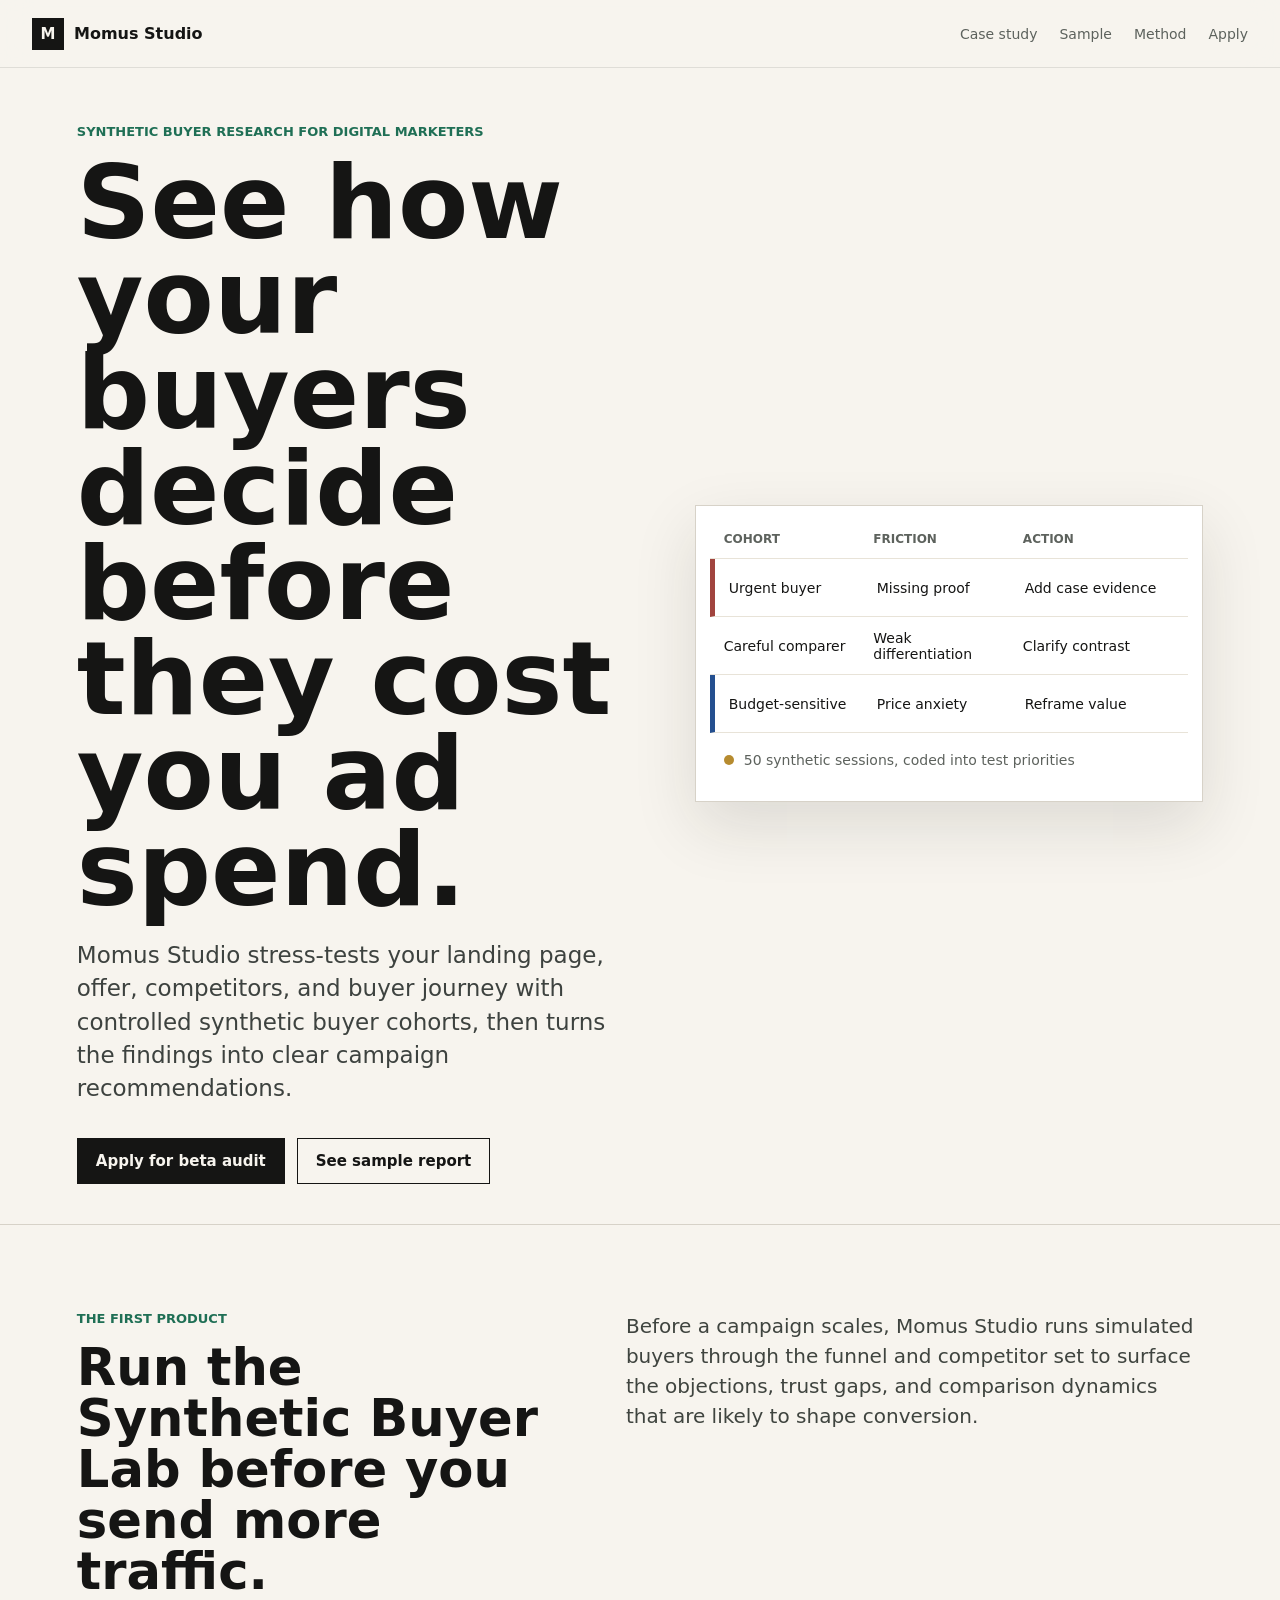
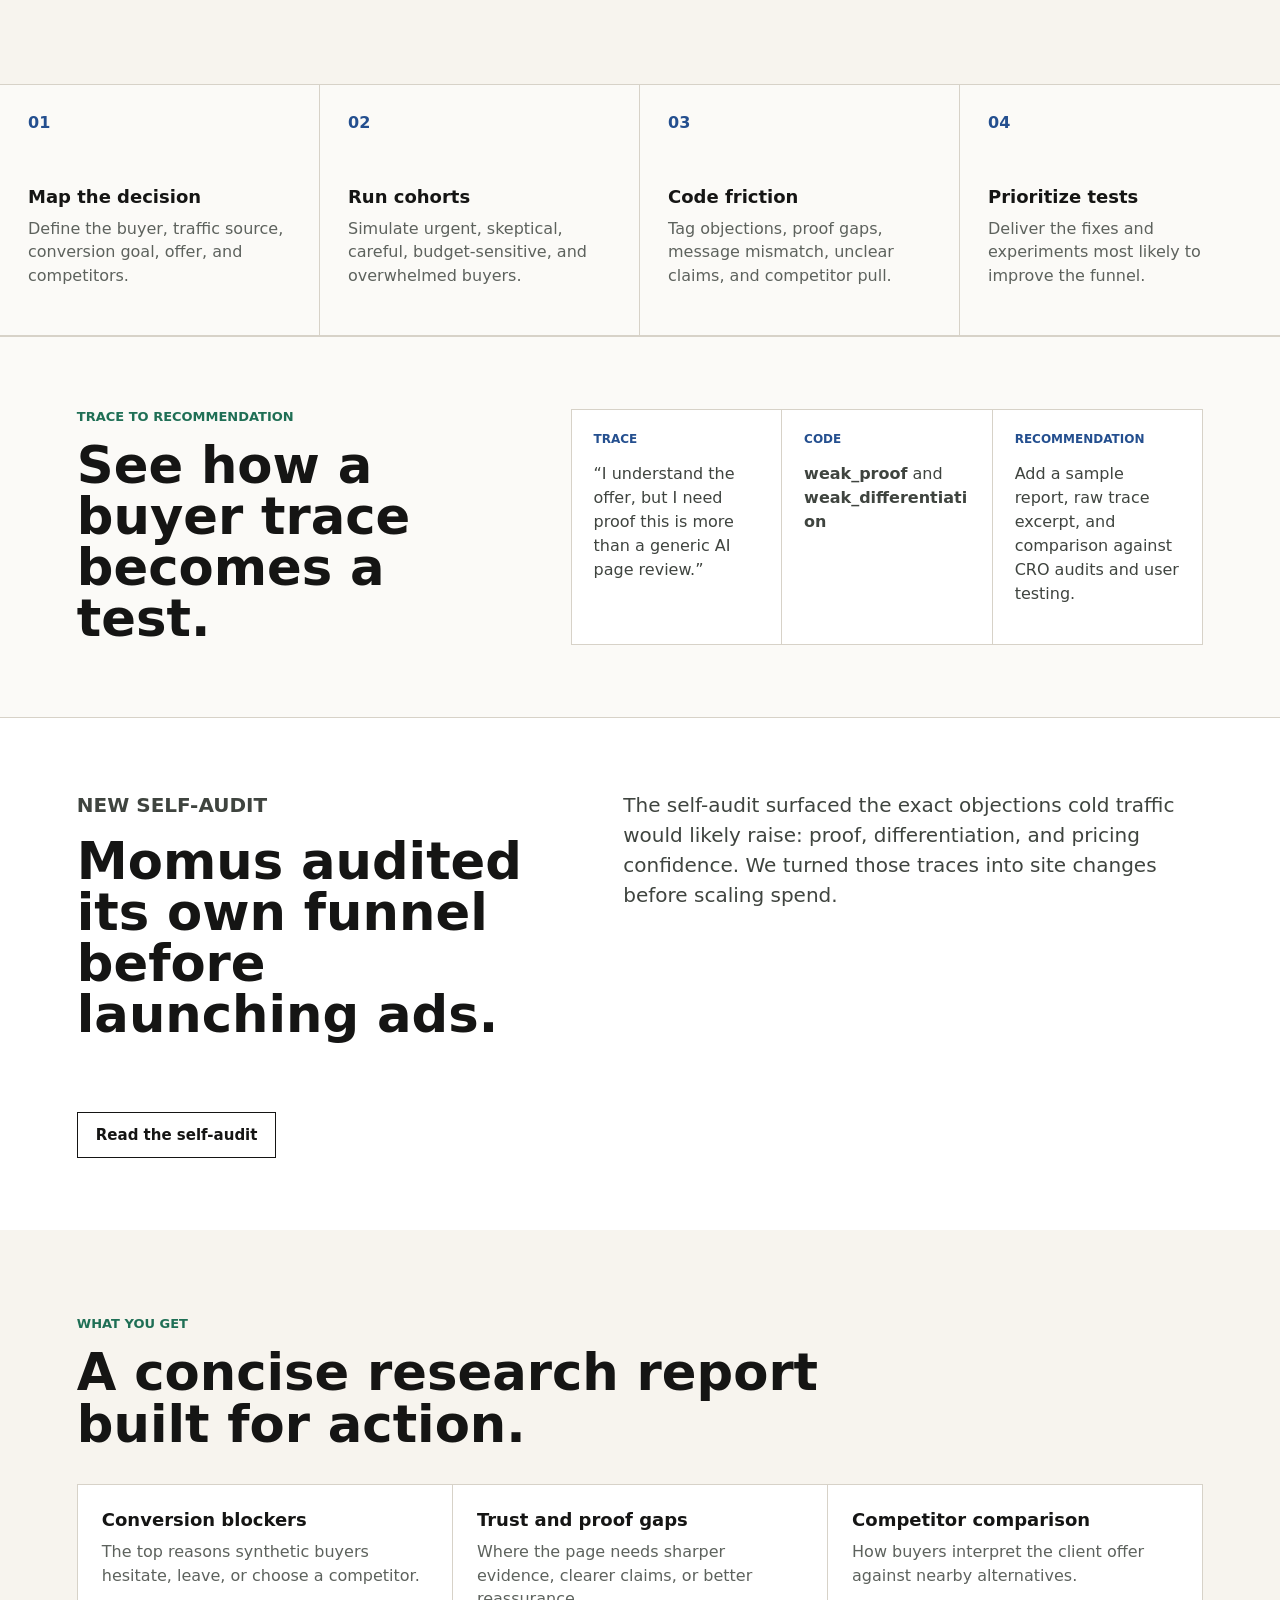
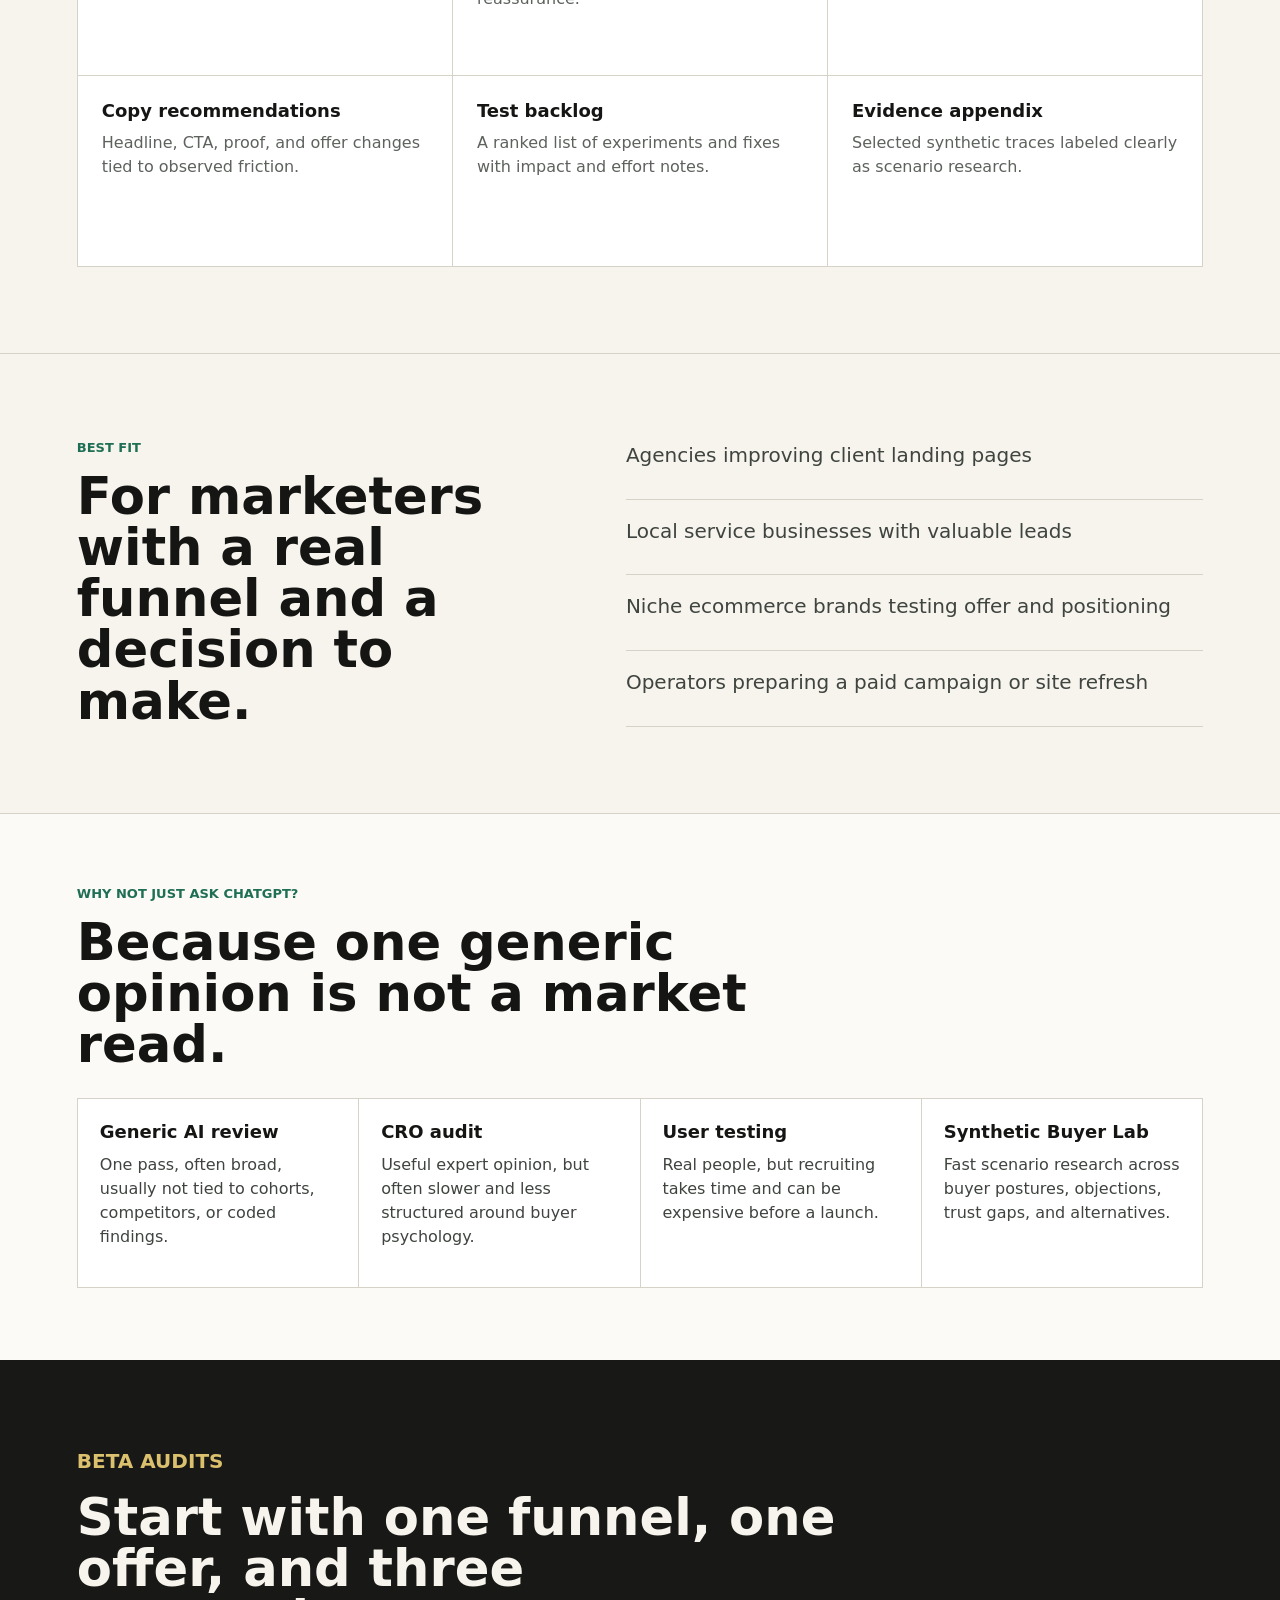
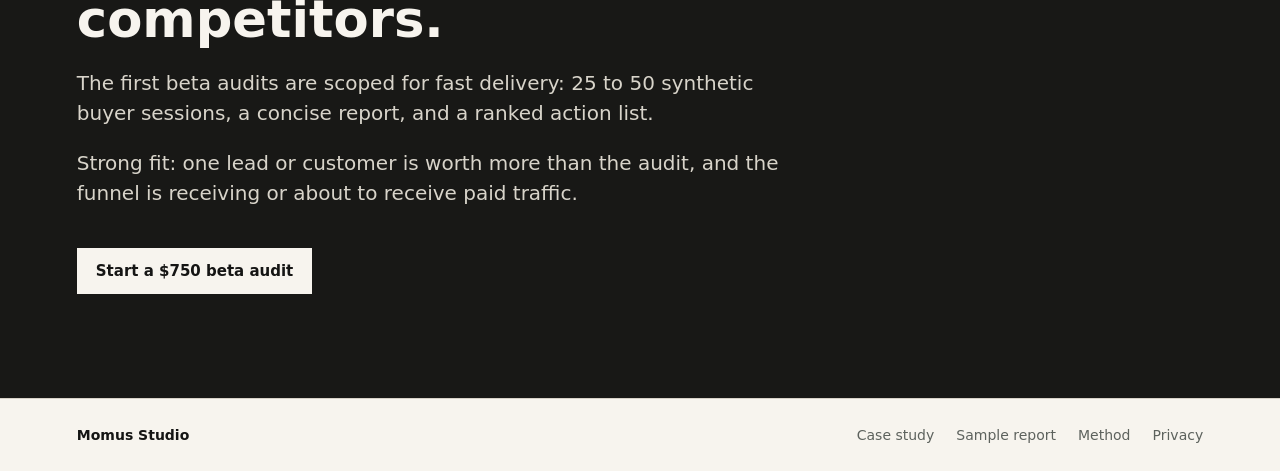
==== index.html @ 47fec078 "Add Momus self-audit case study" ====
<!doctype html>
<html lang="en">
  <head>
    <meta charset="utf-8" />
    <meta name="viewport" content="width=device-width, initial-scale=1" />
    <title>Momus Studio | Synthetic Buyer Research</title>
    <meta
      name="description"
      content="Momus Studio runs synthetic buyer simulations that stress-test landing pages, offers, competitors, and buyer journeys before you spend more on ads."
    />
    <link rel="stylesheet" href="./styles.css" />
  </head>
  <body>
    <header class="site-header">
      <a class="brand" href="#top" aria-label="Momus Studio home">
        <span class="brand-mark">M</span>
        <span>Momus Studio</span>
      </a>
      <nav aria-label="Primary navigation">
        <a href="./case-study.html">Case study</a>
        <a href="./sample-report.html">Sample</a>
        <a href="./method.html">Method</a>
        <a href="./apply.html">Apply</a>
      </nav>
    </header>

    <main id="top">
      <section class="hero" aria-labelledby="hero-title">
        <div class="hero-copy">
          <p class="eyebrow">Synthetic buyer research for digital marketers</p>
          <h1 id="hero-title">See how your buyers decide before they cost you ad spend.</h1>
          <p class="lede">
            Momus Studio stress-tests your landing page, offer, competitors, and buyer journey with
            controlled synthetic buyer cohorts, then turns the findings into clear campaign
            recommendations.
          </p>
          <div class="actions" aria-label="Primary actions">
            <a class="button primary" href="./apply.html">Apply for beta audit</a>
            <a class="button secondary" href="./sample-report.html">See sample report</a>
          </div>
        </div>
        <div class="signal-board" aria-label="Synthetic buyer lab signal board">
          <div class="signal-row heading">
            <span>Cohort</span>
            <span>Friction</span>
            <span>Action</span>
          </div>
          <div class="signal-row hot">
            <span>Urgent buyer</span>
            <span>Missing proof</span>
            <span>Add case evidence</span>
          </div>
          <div class="signal-row">
            <span>Careful comparer</span>
            <span>Weak differentiation</span>
            <span>Clarify contrast</span>
          </div>
          <div class="signal-row cool">
            <span>Budget-sensitive</span>
            <span>Price anxiety</span>
            <span>Reframe value</span>
          </div>
          <div class="trace">
            <span class="trace-dot"></span>
            50 synthetic sessions, coded into test priorities
          </div>
        </div>
      </section>

      <section class="intro" id="lab">
        <div>
          <p class="section-label">The first product</p>
          <h2>Run the Synthetic Buyer Lab before you send more traffic.</h2>
        </div>
        <p>
          Before a campaign scales, Momus Studio runs simulated buyers through the funnel and
          competitor set to surface the objections, trust gaps, and comparison dynamics that are
          likely to shape conversion.
        </p>
      </section>

      <section class="process" aria-label="Synthetic Buyer Lab process">
        <article>
          <span>01</span>
          <h3>Map the decision</h3>
          <p>Define the buyer, traffic source, conversion goal, offer, and competitors.</p>
        </article>
        <article>
          <span>02</span>
          <h3>Run cohorts</h3>
          <p>Simulate urgent, skeptical, careful, budget-sensitive, and overwhelmed buyers.</p>
        </article>
        <article>
          <span>03</span>
          <h3>Code friction</h3>
          <p>Tag objections, proof gaps, message mismatch, unclear claims, and competitor pull.</p>
        </article>
        <article>
          <span>04</span>
          <h3>Prioritize tests</h3>
          <p>Deliver the fixes and experiments most likely to improve the funnel.</p>
        </article>
      </section>

      <section class="proof-path" aria-label="Trace to recommendation example">
        <div>
          <p class="section-label">Trace to recommendation</p>
          <h2>See how a buyer trace becomes a test.</h2>
        </div>
        <div class="proof-steps">
          <article>
            <span>Trace</span>
            <p>“I understand the offer, but I need proof this is more than a generic AI page review.”</p>
          </article>
          <article>
            <span>Code</span>
            <p><strong>weak_proof</strong> and <strong>weak_differentiation</strong></p>
          </article>
          <article>
            <span>Recommendation</span>
            <p>Add a sample report, raw trace excerpt, and comparison against CRO audits and user testing.</p>
          </article>
        </div>
      </section>

      <section class="case-promo" aria-label="Momus Studio self-audit case study">
        <div>
          <p class="section-label">New self-audit</p>
          <h2>Momus audited its own funnel before launching ads.</h2>
        </div>
        <p>
          The self-audit surfaced the exact objections cold traffic would likely raise: proof,
          differentiation, and pricing confidence. We turned those traces into site changes before
          scaling spend.
        </p>
        <a class="button secondary" href="./case-study.html">Read the self-audit</a>
      </section>

      <section class="deliverables" id="deliverables">
        <p class="section-label">What you get</p>
        <h2>A concise research report built for action.</h2>
        <div class="deliverable-grid">
          <div>
            <h3>Conversion blockers</h3>
            <p>The top reasons synthetic buyers hesitate, leave, or choose a competitor.</p>
          </div>
          <div>
            <h3>Trust and proof gaps</h3>
            <p>Where the page needs sharper evidence, clearer claims, or better reassurance.</p>
          </div>
          <div>
            <h3>Competitor comparison</h3>
            <p>How buyers interpret the client offer against nearby alternatives.</p>
          </div>
          <div>
            <h3>Copy recommendations</h3>
            <p>Headline, CTA, proof, and offer changes tied to observed friction.</p>
          </div>
          <div>
            <h3>Test backlog</h3>
            <p>A ranked list of experiments and fixes with impact and effort notes.</p>
          </div>
          <div>
            <h3>Evidence appendix</h3>
            <p>Selected synthetic traces labeled clearly as scenario research.</p>
          </div>
        </div>
      </section>

      <section class="fit">
        <div>
          <p class="section-label">Best fit</p>
          <h2>For marketers with a real funnel and a decision to make.</h2>
        </div>
        <ul>
          <li>Agencies improving client landing pages</li>
          <li>Local service businesses with valuable leads</li>
          <li>Niche ecommerce brands testing offer and positioning</li>
          <li>Operators preparing a paid campaign or site refresh</li>
        </ul>
      </section>

      <section class="comparison">
        <p class="section-label">Why not just ask ChatGPT?</p>
        <h2>Because one generic opinion is not a market read.</h2>
        <div class="comparison-grid">
          <div>
            <h3>Generic AI review</h3>
            <p>One pass, often broad, usually not tied to cohorts, competitors, or coded findings.</p>
          </div>
          <div>
            <h3>CRO audit</h3>
            <p>Useful expert opinion, but often slower and less structured around buyer psychology.</p>
          </div>
          <div>
            <h3>User testing</h3>
            <p>Real people, but recruiting takes time and can be expensive before a launch.</p>
          </div>
          <div>
            <h3>Synthetic Buyer Lab</h3>
            <p>Fast scenario research across buyer postures, objections, trust gaps, and alternatives.</p>
          </div>
        </div>
      </section>

      <section class="closing" id="contact">
        <p class="section-label">Beta audits</p>
        <h2>Start with one funnel, one offer, and three competitors.</h2>
        <p>
          The first beta audits are scoped for fast delivery: 25 to 50 synthetic buyer sessions,
          a concise report, and a ranked action list.
        </p>
        <p>
          Strong fit: one lead or customer is worth more than the audit, and the funnel is receiving
          or about to receive paid traffic.
        </p>
        <a class="button primary" href="./apply.html">Start a $750 beta audit</a>
      </section>
    </main>
    <footer class="site-footer">
      <span>Momus Studio</span>
      <nav aria-label="Footer navigation">
        <a href="./case-study.html">Case study</a>
        <a href="./sample-report.html">Sample report</a>
        <a href="./method.html">Method</a>
        <a href="./privacy.html">Privacy</a>
      </nav>
    </footer>
  </body>
</html>
---- styles.css ----
:root {
  color-scheme: light;
  --ink: #151514;
  --muted: #5d625d;
  --paper: #f7f4ee;
  --panel: #ffffff;
  --line: #d7d2c8;
  --green: #1f6f55;
  --blue: #244f8f;
  --red: #a1443e;
  --gold: #b68b2f;
  --shadow: 0 24px 60px rgba(35, 35, 28, 0.12);
}

* {
  box-sizing: border-box;
}

html {
  scroll-behavior: smooth;
}

body {
  margin: 0;
  background: var(--paper);
  color: var(--ink);
  font-family:
    Inter, ui-sans-serif, system-ui, -apple-system, BlinkMacSystemFont, "Segoe UI", sans-serif;
  overflow-x: hidden;
}

a {
  color: inherit;
  text-decoration: none;
}

.site-header {
  position: sticky;
  top: 0;
  z-index: 5;
  display: flex;
  align-items: center;
  justify-content: space-between;
  min-height: 68px;
  padding: 0 32px;
  border-bottom: 1px solid rgba(21, 21, 20, 0.1);
  background: rgba(247, 244, 238, 0.9);
  backdrop-filter: blur(16px);
}

.brand {
  display: inline-flex;
  align-items: center;
  gap: 10px;
  font-weight: 750;
}

.brand-mark {
  display: grid;
  width: 32px;
  height: 32px;
  place-items: center;
  border: 1px solid var(--ink);
  background: var(--ink);
  color: var(--paper);
  font-size: 15px;
}

nav {
  display: flex;
  flex-wrap: wrap;
  gap: 22px;
  color: var(--muted);
  font-size: 14px;
}

nav a:hover {
  color: var(--ink);
}

main {
  overflow: hidden;
}

.hero {
  display: grid;
  grid-template-columns: minmax(0, 1.05fr) minmax(360px, 0.95fr);
  gap: 56px;
  align-items: center;
  min-height: calc(100vh - 176px);
  padding: 56px clamp(24px, 6vw, 88px) 40px;
}

.hero-copy {
  max-width: 760px;
}

.eyebrow,
.section-label {
  margin: 0 0 16px;
  color: var(--green);
  font-size: 13px;
  font-weight: 800;
  letter-spacing: 0;
  text-transform: uppercase;
}

h1,
h2,
h3,
p {
  margin-top: 0;
}

h1 {
  max-width: 880px;
  margin-bottom: 22px;
  font-size: clamp(48px, 8vw, 104px);
  line-height: 0.93;
  letter-spacing: 0;
  overflow-wrap: break-word;
}

h2 {
  margin-bottom: 0;
  font-size: clamp(30px, 4vw, 56px);
  line-height: 1;
  letter-spacing: 0;
}

h3 {
  margin-bottom: 10px;
  font-size: 18px;
  line-height: 1.2;
}

.lede {
  max-width: 680px;
  color: #3d423f;
  font-size: clamp(18px, 2vw, 23px);
  line-height: 1.45;
}

.actions {
  display: flex;
  flex-wrap: wrap;
  gap: 12px;
  margin-top: 32px;
}

.button {
  display: inline-flex;
  align-items: center;
  justify-content: center;
  min-height: 46px;
  padding: 0 18px;
  border: 1px solid var(--ink);
  font-size: 15px;
  font-weight: 750;
}

.button.primary {
  background: var(--ink);
  color: var(--paper);
}

.button.secondary {
  background: transparent;
  color: var(--ink);
}

.signal-board {
  width: 100%;
  max-width: 600px;
  margin-left: auto;
  padding: 14px;
  border: 1px solid var(--line);
  background: var(--panel);
  box-shadow: var(--shadow);
}

.signal-row {
  display: grid;
  grid-template-columns: 1fr 1fr 1.1fr;
  gap: 12px;
  min-height: 58px;
  align-items: center;
  padding: 12px 14px;
  border-bottom: 1px solid #e8e3d8;
  font-size: 14px;
}

.signal-row.heading {
  min-height: 38px;
  color: var(--muted);
  font-size: 12px;
  font-weight: 800;
  text-transform: uppercase;
}

.signal-row.hot {
  border-left: 5px solid var(--red);
}

.signal-row.cool {
  border-left: 5px solid var(--blue);
}

.trace {
  display: flex;
  align-items: center;
  gap: 10px;
  min-height: 54px;
  padding: 0 14px;
  color: var(--muted);
  font-size: 14px;
}

.trace-dot {
  width: 10px;
  height: 10px;
  border-radius: 999px;
  background: var(--gold);
}

.intro,
.fit {
  display: grid;
  grid-template-columns: minmax(0, 0.9fr) minmax(320px, 1.1fr);
  gap: clamp(28px, 6vw, 88px);
  padding: 86px clamp(24px, 6vw, 88px);
  border-top: 1px solid var(--line);
}

.intro > p,
.fit li,
.closing p {
  color: #3f443f;
  font-size: 20px;
  line-height: 1.5;
}

.process {
  display: grid;
  grid-template-columns: repeat(4, 1fr);
  border-top: 1px solid var(--line);
  border-bottom: 1px solid var(--line);
}

.process article {
  min-height: 250px;
  padding: 28px;
  border-right: 1px solid var(--line);
  background: #fbfaf7;
}

.process article:last-child {
  border-right: 0;
}

.process span {
  display: inline-block;
  margin-bottom: 54px;
  color: var(--blue);
  font-weight: 850;
}

.process p,
.deliverable-grid p {
  color: var(--muted);
  line-height: 1.45;
}

.proof-path,
.comparison,
.next-steps {
  padding: 72px clamp(24px, 6vw, 88px);
  border-top: 1px solid var(--line);
  background: #fbfaf7;
}

.proof-path {
  display: grid;
  grid-template-columns: minmax(0, 0.8fr) minmax(0, 1.2fr);
  gap: clamp(28px, 6vw, 72px);
  align-items: start;
}

.proof-steps,
.comparison-grid {
  display: grid;
  gap: 1px;
  border: 1px solid var(--line);
  background: var(--line);
}

.proof-steps {
  grid-template-columns: repeat(3, minmax(0, 1fr));
}

.proof-steps article,
.comparison-grid div,
.trace-example div {
  min-width: 0;
  padding: 22px;
  background: var(--panel);
}

.proof-steps span {
  display: block;
  margin-bottom: 16px;
  color: var(--blue);
  font-size: 12px;
  font-weight: 850;
  text-transform: uppercase;
}

.proof-steps p,
.comparison-grid p,
.next-steps li,
.trace-example p {
  color: #3f443f;
  line-height: 1.5;
  overflow-wrap: anywhere;
}

.comparison h2,
.next-steps h2 {
  max-width: 780px;
  margin-bottom: 28px;
}

.comparison-grid {
  grid-template-columns: repeat(4, minmax(0, 1fr));
}

.next-steps {
  margin-top: 0;
  background: transparent;
}

.next-steps ol {
  display: grid;
  gap: 14px;
  max-width: 760px;
  margin: 26px 0 0;
  padding-left: 24px;
}

.case-promo,
.case-summary,
.case-recommendations {
  display: grid;
  grid-template-columns: minmax(0, 0.9fr) minmax(0, 1.1fr);
  gap: clamp(28px, 6vw, 72px);
  align-items: start;
  padding: 72px clamp(24px, 6vw, 88px);
  border-top: 1px solid var(--line);
}

.case-promo {
  background: var(--panel);
}

.case-promo p,
.case-summary > p {
  color: #3f443f;
  font-size: 20px;
  line-height: 1.5;
}

.case-promo .button {
  justify-self: start;
}

.case-hero {
  max-width: 1080px;
}

.case-metrics {
  display: grid;
  grid-template-columns: repeat(4, minmax(0, 1fr));
  gap: 1px;
  margin-bottom: 56px;
  border: 1px solid var(--line);
  background: var(--line);
}

.case-metrics div {
  min-width: 0;
  padding: 24px;
  background: var(--panel);
}

.case-metrics span {
  display: block;
  margin-bottom: 10px;
  color: var(--red);
  font-size: clamp(44px, 6vw, 72px);
  font-weight: 850;
  line-height: 0.95;
}

.case-metrics p,
.case-list p,
.case-trace-grid p {
  color: var(--muted);
  line-height: 1.45;
  overflow-wrap: anywhere;
}

.case-summary,
.case-table-section,
.case-trace,
.case-recommendations {
  margin-bottom: 56px;
}

.case-table-section,
.case-trace {
  padding: 30px;
  border: 1px solid var(--line);
  background: var(--panel);
}

.case-table-section h2,
.case-trace h2 {
  margin-bottom: 26px;
}

.case-trace-grid,
.case-list {
  display: grid;
  gap: 1px;
  border: 1px solid var(--line);
  background: var(--line);
}

.case-trace-grid {
  grid-template-columns: repeat(3, minmax(0, 1fr));
}

.case-list {
  grid-template-columns: repeat(2, minmax(0, 1fr));
}

.case-trace-grid article,
.case-list article {
  min-width: 0;
  padding: 22px;
  background: #fbfaf7;
}

.case-trace-grid span {
  display: block;
  margin-bottom: 16px;
  color: var(--blue);
  font-size: 12px;
  font-weight: 850;
  text-transform: uppercase;
}

.deliverables {
  padding: 86px clamp(24px, 6vw, 88px);
}

.deliverables h2 {
  max-width: 780px;
  margin-bottom: 34px;
}

.deliverable-grid {
  display: grid;
  grid-template-columns: repeat(3, 1fr);
  gap: 1px;
  background: var(--line);
  border: 1px solid var(--line);
}

.deliverable-grid div {
  min-height: 190px;
  padding: 24px;
  background: var(--panel);
}

.fit ul {
  display: grid;
  gap: 16px;
  margin: 0;
  padding: 0;
  list-style: none;
}

.fit li {
  padding-bottom: 16px;
  border-bottom: 1px solid var(--line);
}

.closing {
  padding: 86px clamp(24px, 6vw, 88px) 104px;
  background: #181816;
  color: var(--paper);
}

.closing .section-label {
  color: #dbc06d;
}

.closing h2 {
  max-width: 780px;
  margin-bottom: 22px;
}

.closing p {
  max-width: 720px;
  color: #d8d4ca;
}

.closing .button.primary {
  margin-top: 20px;
  border-color: var(--paper);
  background: var(--paper);
  color: var(--ink);
}

.site-footer {
  display: flex;
  justify-content: space-between;
  gap: 24px;
  padding: 28px clamp(24px, 6vw, 88px);
  border-top: 1px solid var(--line);
  color: var(--muted);
  font-size: 14px;
}

.site-footer span {
  color: var(--ink);
  font-weight: 800;
}

.page-shell {
  padding: 0 clamp(18px, 6vw, 88px) 86px;
  overflow-x: hidden;
}

.page-hero {
  max-width: 980px;
  padding: 96px 0 64px;
}

.page-hero h1 {
  font-size: clamp(44px, 7vw, 86px);
}

.compact-hero {
  max-width: 820px;
  padding-bottom: 36px;
}

.report-layout {
  display: grid;
  grid-template-columns: 220px minmax(0, 1fr);
  gap: 48px;
  align-items: start;
}

.report-layout > *,
.split-page > * {
  min-width: 0;
}

.report-nav {
  position: sticky;
  top: 96px;
  display: grid;
  gap: 12px;
  padding: 18px;
  border: 1px solid var(--line);
  background: rgba(255, 255, 255, 0.64);
  font-size: 14px;
  font-weight: 750;
}

.report-body {
  display: grid;
  gap: 56px;
  max-width: 980px;
  min-width: 0;
}

.report-body section,
.form-section,
.principles,
.text-page section {
  padding: 30px;
  border: 1px solid var(--line);
  background: var(--panel);
}

.report-body section > p,
.form-section p,
.principles p,
.text-page p {
  color: #3f443f;
  font-size: 18px;
  line-height: 1.55;
  overflow-wrap: break-word;
}

.report-body h2,
.report-body h3,
.use-case-band h2,
.use-case-band h3 {
  overflow-wrap: anywhere;
}

.use-case-band {
  display: grid;
  grid-template-columns: minmax(0, 0.8fr) minmax(0, 1.2fr);
  gap: clamp(26px, 5vw, 64px);
  align-items: start;
  margin-bottom: 56px;
  padding: 30px;
  border: 1px solid var(--line);
  background: var(--panel);
}

.use-case-band h2 {
  font-size: clamp(30px, 4vw, 54px);
}

.use-case-grid,
.mini-outcomes {
  display: grid;
  grid-template-columns: repeat(2, minmax(0, 1fr));
  gap: 1px;
  border: 1px solid var(--line);
  background: var(--line);
}

.use-case-grid article,
.mini-outcomes div {
  min-width: 0;
  padding: 20px;
  background: #fbfaf7;
}

.use-case-grid p,
.mini-outcomes p {
  color: var(--muted);
  line-height: 1.45;
}

.mini-outcomes {
  grid-template-columns: repeat(3, minmax(0, 1fr));
  margin-top: 24px;
}

.finding-list {
  display: grid;
  gap: 1px;
  border: 1px solid var(--line);
  background: var(--line);
}

.finding-list article {
  display: grid;
  grid-template-columns: 54px 1fr;
  gap: 18px;
  padding: 22px;
  background: #fbfaf7;
}

.finding-list span,
.method-grid span {
  color: var(--blue);
  font-weight: 850;
}

.finding-list h3,
.finding-list p {
  grid-column: 2;
}

.table-wrap {
  overflow-x: auto;
}

table {
  width: 100%;
  border-collapse: collapse;
  min-width: 720px;
  font-size: 15px;
}

th,
td {
  padding: 14px;
  border-bottom: 1px solid var(--line);
  text-align: left;
  vertical-align: top;
}

th {
  color: var(--muted);
  font-size: 12px;
  text-transform: uppercase;
}

.compact div {
  min-height: 150px;
}

.quote-stack {
  display: grid;
  gap: 16px;
}

.trace-example {
  display: grid;
  grid-template-columns: repeat(3, minmax(0, 1fr));
  gap: 1px;
  margin-bottom: 22px;
  border: 1px solid var(--line);
  background: var(--line);
}

.trace-example h2 {
  grid-column: 1 / -1;
  padding: 22px 22px 0;
  background: var(--panel);
  font-size: clamp(28px, 3vw, 40px);
}

blockquote {
  margin: 0;
  padding: 22px;
  border-left: 5px solid var(--red);
  background: #fbfaf7;
  color: #22231f;
  font-size: 20px;
  line-height: 1.45;
}

cite {
  display: block;
  margin-top: 12px;
  color: var(--muted);
  font-size: 14px;
  font-style: normal;
  font-weight: 750;
}

.note,
.form-note {
  color: var(--muted);
  font-size: 14px;
}

.split-page {
  display: grid;
  grid-template-columns: minmax(0, 0.9fr) minmax(420px, 1.1fr);
  gap: 54px;
  align-items: start;
}

.form-section {
  margin-top: 96px;
}

.beta-form {
  display: grid;
  gap: 16px;
  margin-top: 28px;
}

label {
  display: grid;
  gap: 8px;
  color: var(--ink);
  font-size: 14px;
  font-weight: 800;
}

input,
textarea,
select {
  width: 100%;
  border: 1px solid var(--line);
  border-radius: 0;
  background: #fbfaf7;
  color: var(--ink);
  font: inherit;
  font-size: 16px;
  padding: 12px;
}

textarea {
  resize: vertical;
}

.method-grid {
  display: grid;
  grid-template-columns: repeat(2, 1fr);
  gap: 1px;
  border: 1px solid var(--line);
  background: var(--line);
}

.method-grid article {
  min-height: 260px;
  padding: 28px;
  background: var(--panel);
}

.method-grid h2 {
  margin-top: 38px;
  font-size: clamp(26px, 3vw, 40px);
}

.method-grid p {
  color: var(--muted);
  font-size: 18px;
  line-height: 1.5;
}

.principles {
  margin-top: 56px;
}

.two-column {
  display: grid;
  grid-template-columns: repeat(2, 1fr);
  gap: 34px;
}

.two-column ul {
  margin: 0;
  padding-left: 20px;
  color: #3f443f;
  font-size: 18px;
  line-height: 1.7;
}

.text-page {
  display: grid;
  gap: 20px;
  max-width: 920px;
}

.text-page .page-hero {
  padding-bottom: 24px;
}

@media (max-width: 920px) {
  .site-header {
    padding: 0 18px;
  }

  nav {
    gap: 14px;
    font-size: 13px;
  }

  .hero,
  .intro,
  .fit,
  .proof-path,
  .case-promo,
  .case-summary,
  .case-recommendations {
    grid-template-columns: 1fr;
  }

  .hero {
    min-height: auto;
    padding-top: 56px;
  }

  .signal-board {
    max-width: none;
    margin-left: 0;
  }

  .process,
  .deliverable-grid {
    grid-template-columns: repeat(2, 1fr);
  }

  .report-layout,
  .split-page {
    display: block;
  }

  .report-nav {
    position: static;
    display: flex;
    flex-wrap: wrap;
  }

  .form-section {
    margin-top: 0;
    width: min(100%, 340px);
    max-width: 340px;
  }

  .method-grid,
  .two-column,
  .use-case-band {
    grid-template-columns: 1fr;
  }

  .proof-steps,
  .comparison-grid,
  .trace-example,
  .case-metrics,
  .case-trace-grid,
  .case-list {
    grid-template-columns: repeat(2, minmax(0, 1fr));
  }

  .mini-outcomes {
    grid-template-columns: 1fr;
  }

  .process article:nth-child(2) {
    border-right: 0;
  }
}

@media (max-width: 620px) {
  .site-header {
    align-items: flex-start;
    min-height: 92px;
    flex-direction: column;
    justify-content: center;
    gap: 10px;
  }

  .hero {
    padding: 38px 18px 34px;
  }

  h1 {
    max-width: 9ch;
    font-size: 36px;
    line-height: 1;
  }

  .hero-copy,
  .lede {
    width: min(100%, 340px);
    max-width: 340px;
  }

  .signal-board {
    width: min(100%, 340px);
  }

  .eyebrow,
  .section-label {
    font-size: 12px;
    line-height: 1.25;
    white-space: normal;
  }

  .actions,
  .button {
    width: 100%;
  }

  .signal-row {
    grid-template-columns: 1fr;
    gap: 6px;
  }

  .intro,
  .deliverables,
  .fit,
  .closing,
  .page-shell,
  .proof-path,
  .comparison,
  .next-steps,
  .case-promo,
  .case-summary,
  .case-recommendations {
    padding: 58px 18px;
  }

  .page-hero {
    padding: 0 0 36px;
  }

  .page-hero h1 {
    max-width: 9ch;
    font-size: 36px;
  }

  .process,
  .deliverable-grid,
  .use-case-grid,
  .proof-steps,
  .comparison-grid,
  .trace-example,
  .case-metrics,
  .case-trace-grid,
  .case-list {
    grid-template-columns: 1fr;
  }

  .process article {
    min-height: 210px;
    border-right: 0;
    border-bottom: 1px solid var(--line);
  }

  .process span {
    margin-bottom: 36px;
  }

  .site-footer {
    flex-direction: column;
    padding: 24px 18px;
  }

  .report-body section,
  .form-section,
  .principles,
  .text-page section,
  .use-case-band,
  .case-table-section,
  .case-trace {
    padding: 22px;
  }

  .use-case-band,
  .use-case-grid,
  .mini-outcomes,
  .proof-steps,
  .comparison-grid,
  .trace-example,
  .case-metrics,
  .case-table-section,
  .case-trace,
  .case-trace-grid,
  .case-list,
  .report-body,
  .report-body section,
  .finding-list,
  .finding-list article,
  .deliverable-grid,
  .quote-stack,
  blockquote {
    width: min(100%, 340px);
    max-width: 340px;
  }

  .use-case-band h2,
  .report-body h2,
  .proof-path h2,
  .comparison h2,
  .next-steps h2,
  .case-promo h2,
  .case-summary h2,
  .case-table-section h2,
  .case-trace h2,
  .case-recommendations h2 {
    max-width: 10ch;
    font-size: 31px;
    line-height: 1.05;
  }

  .use-case-grid article,
  .mini-outcomes div,
  .proof-steps article,
  .comparison-grid div,
  .trace-example div,
  .case-metrics div,
  .case-trace-grid article,
  .case-list article {
    width: 100%;
    max-width: 100%;
  }

  .finding-list article {
    grid-template-columns: 1fr;
  }

  .finding-list h3,
  .finding-list p {
    grid-column: auto;
  }

  blockquote {
    font-size: 18px;
  }
}
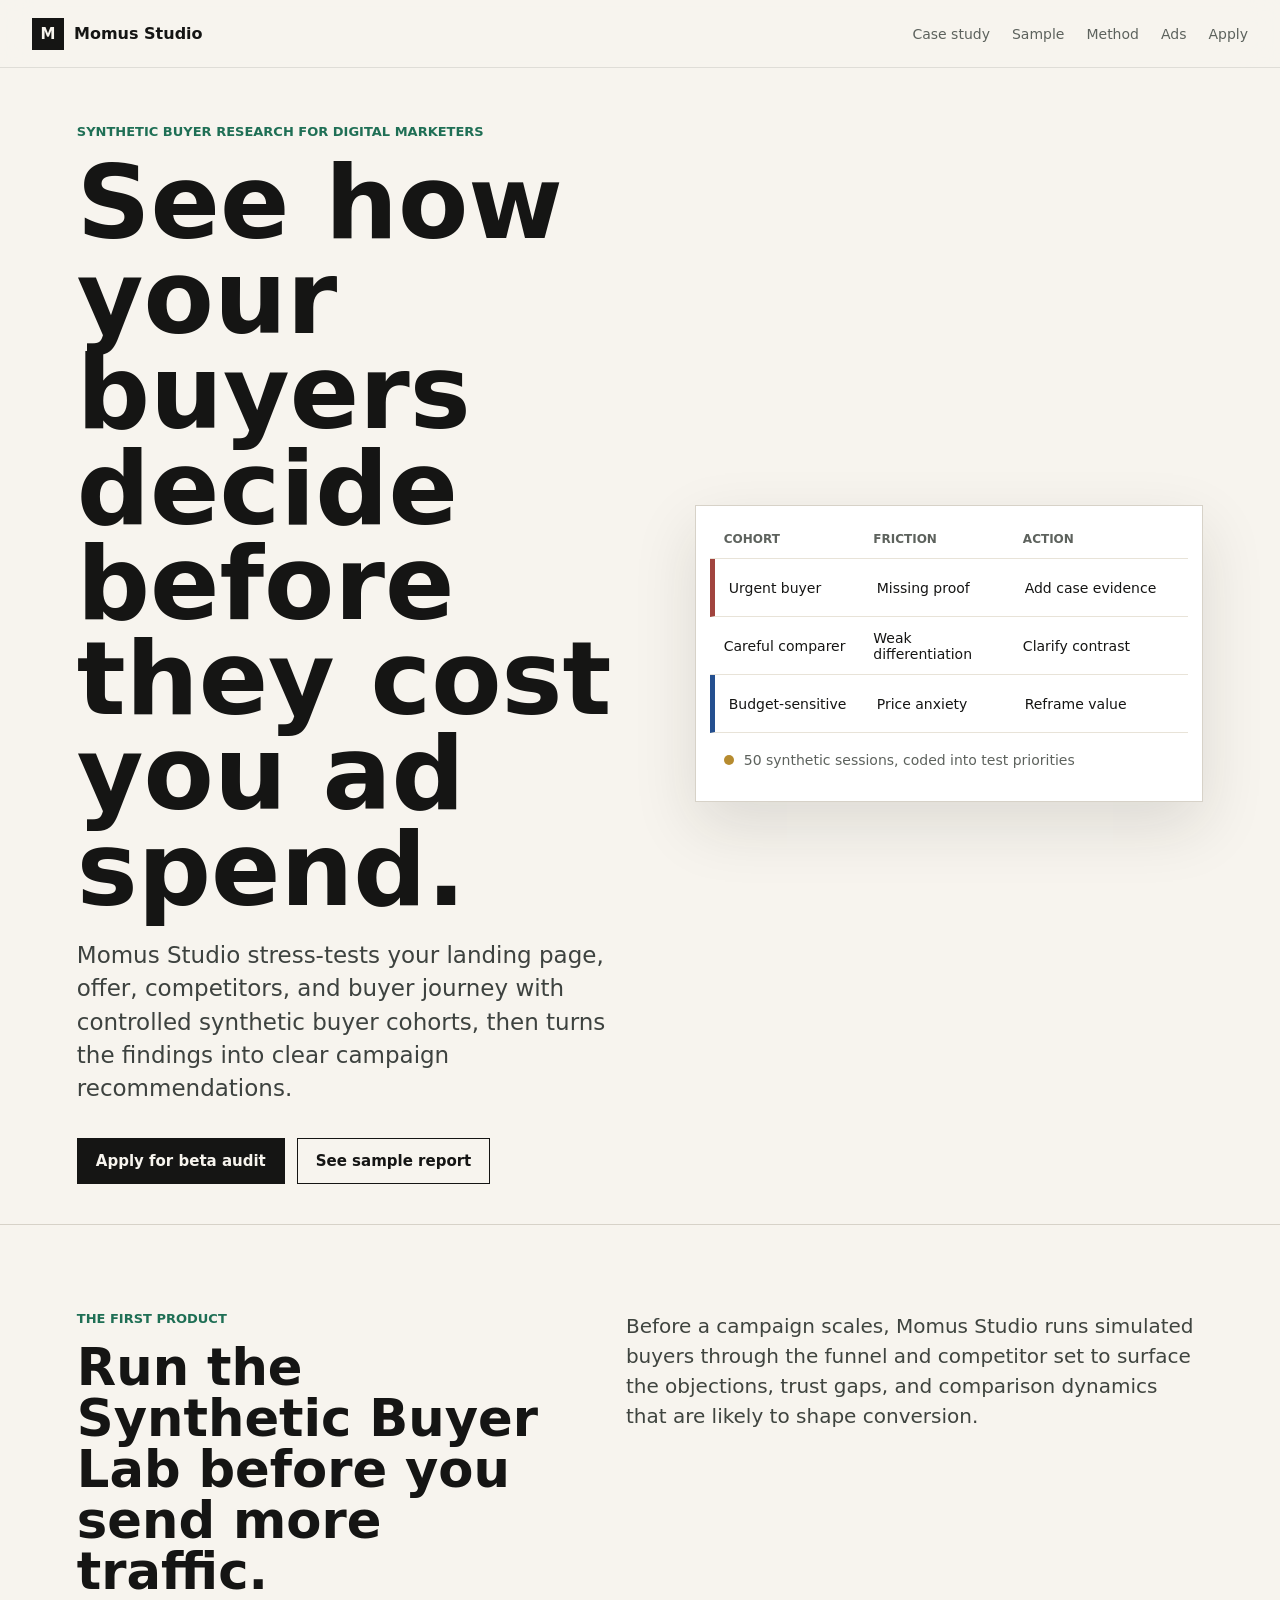
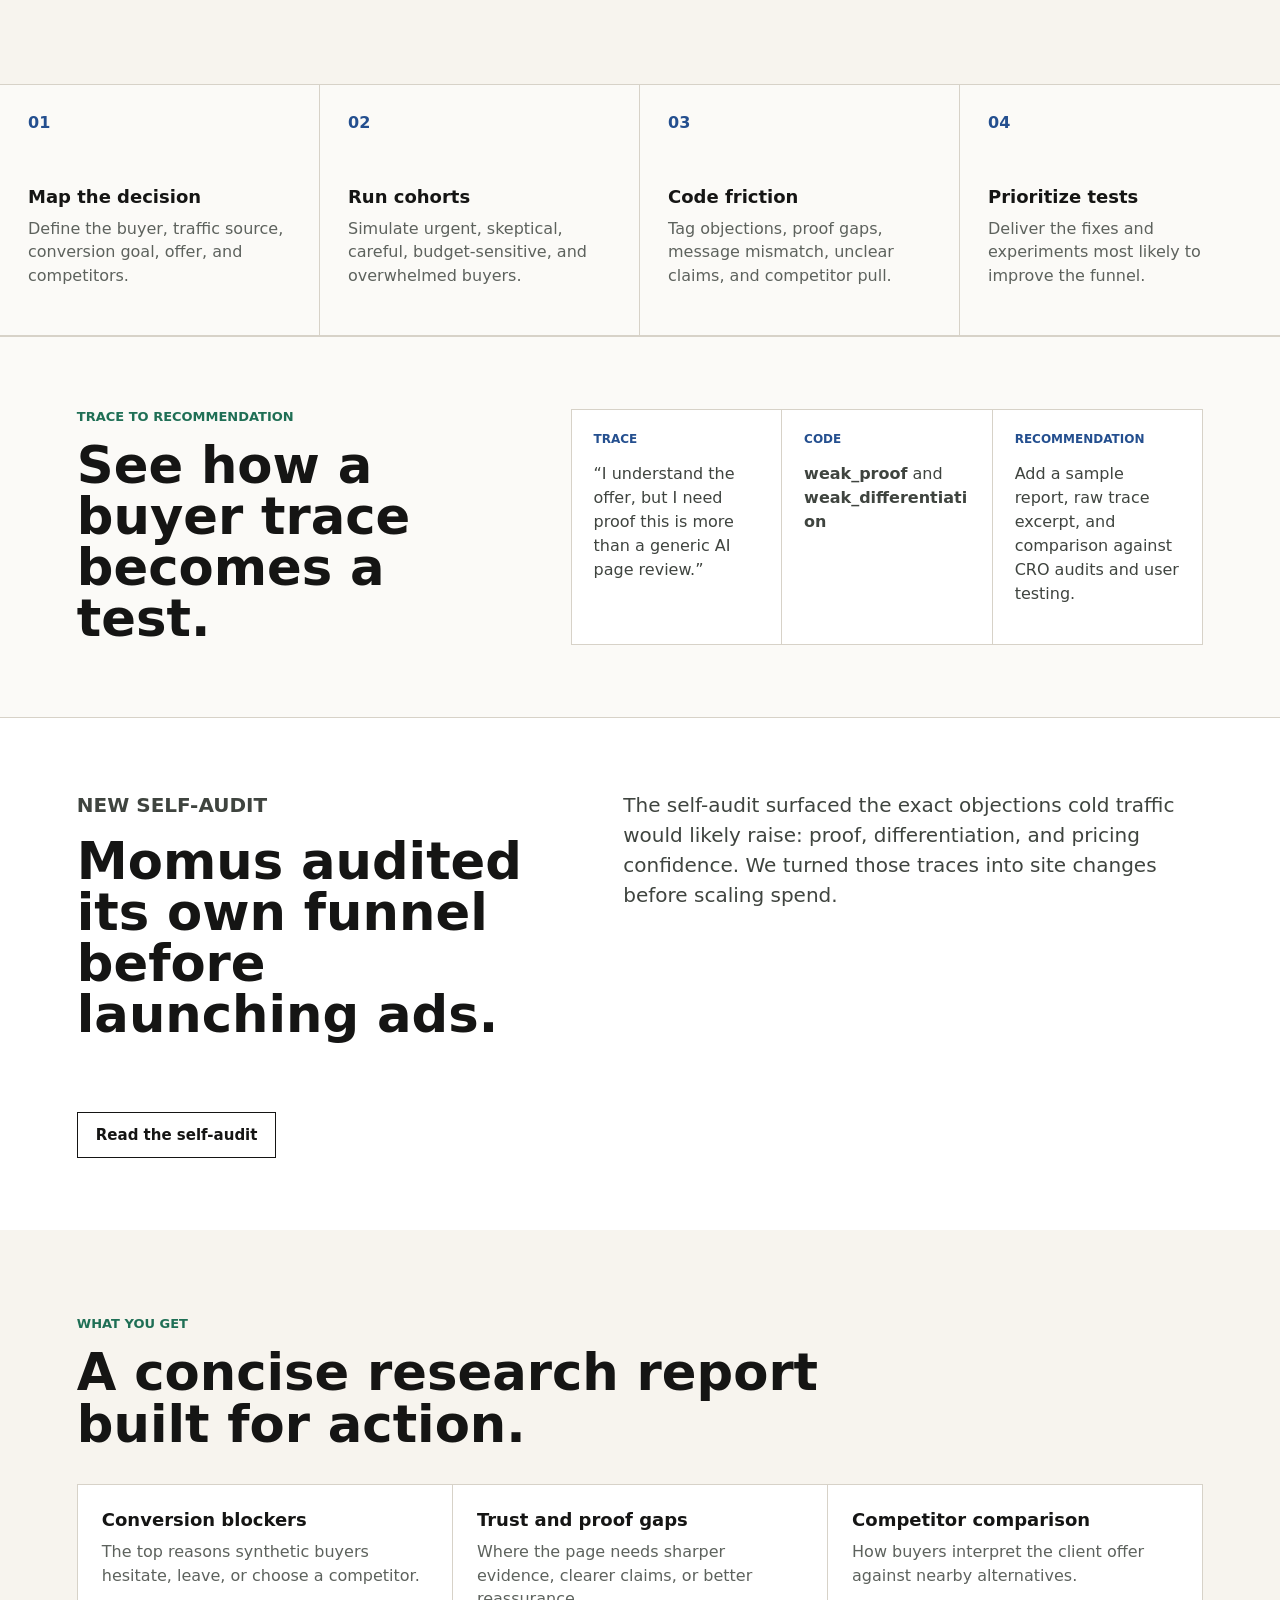
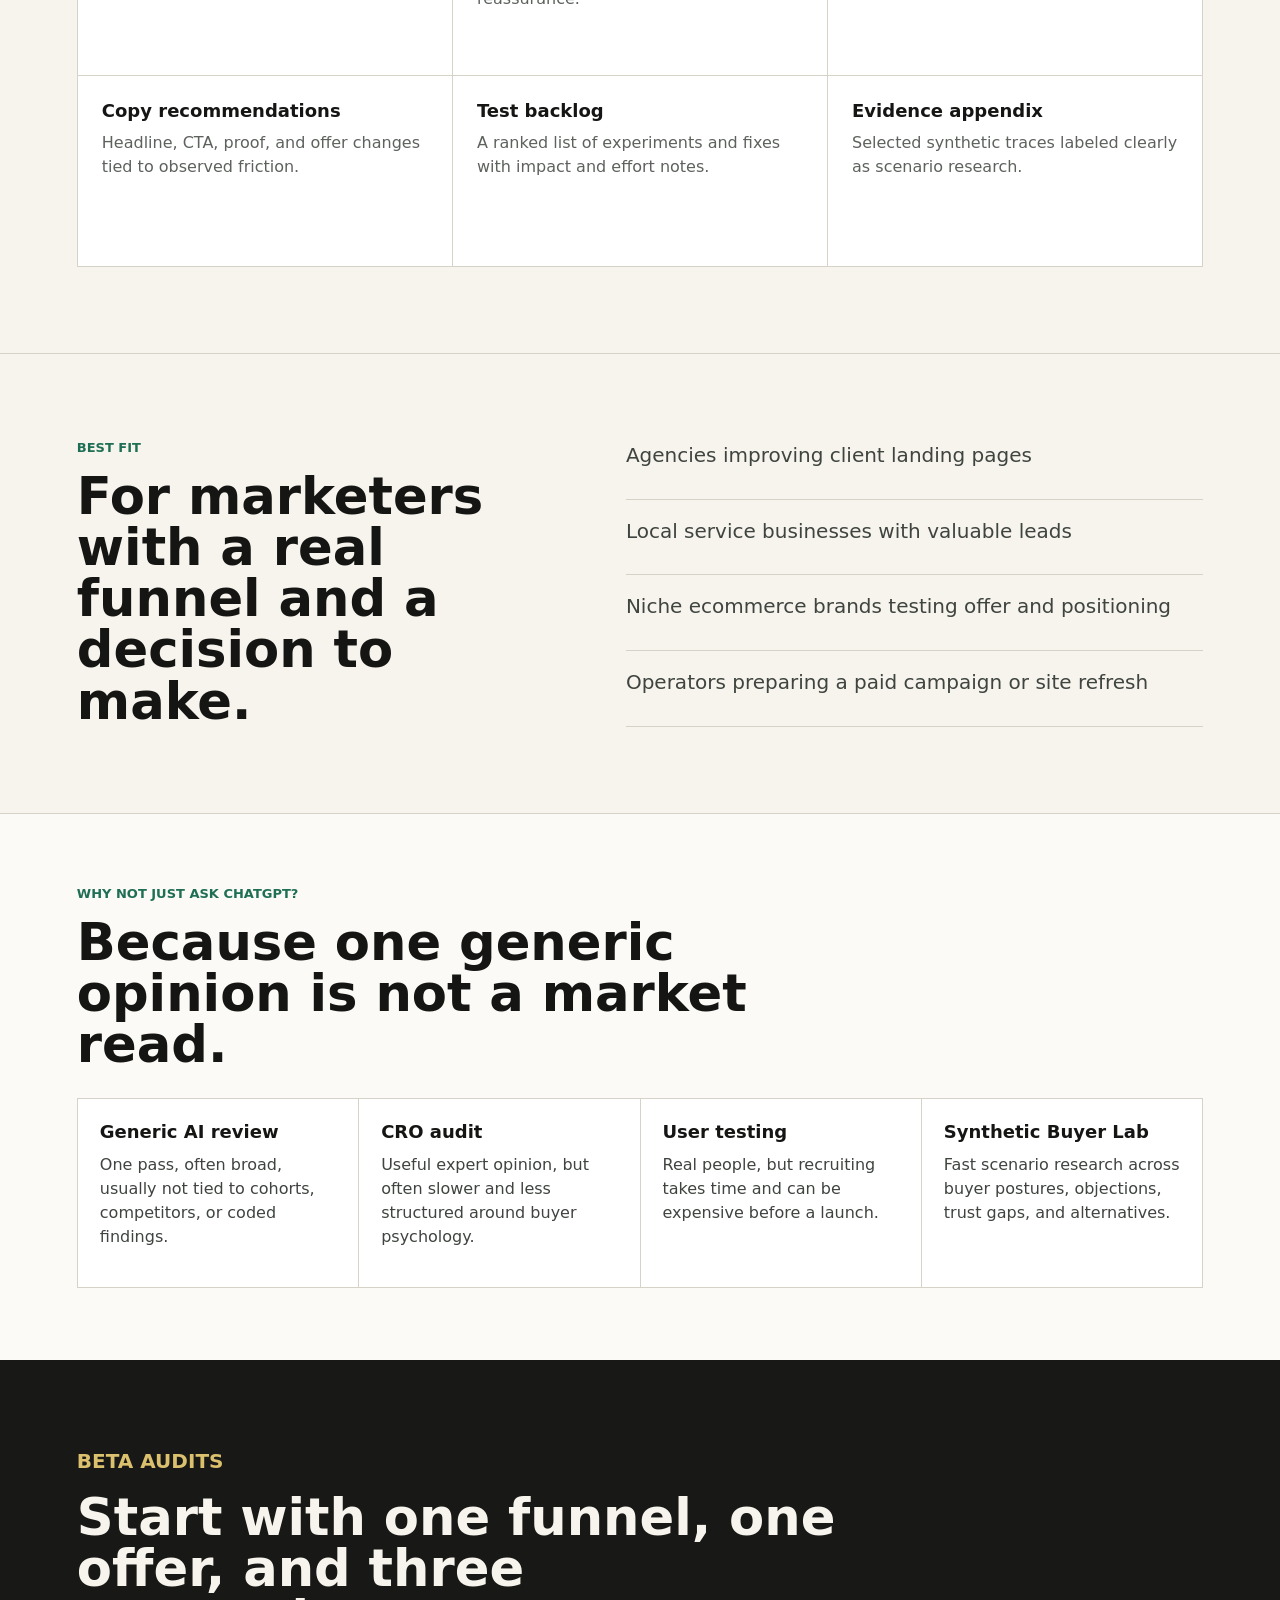
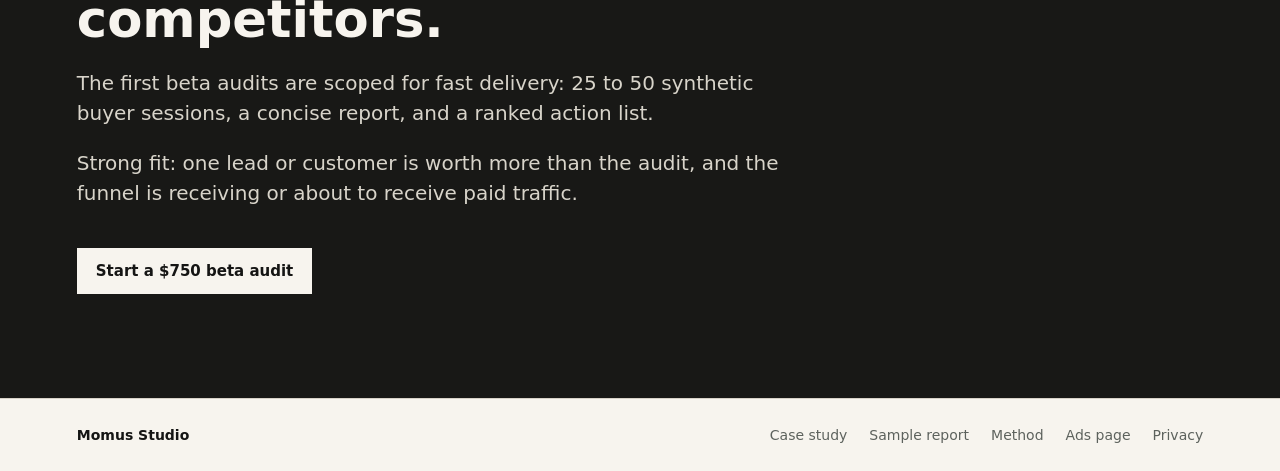
==== commit 0f28e8e9: "Add paid traffic landing page" ====
--- a/index.html
+++ b/index.html
@@ -20,6 +20,7 @@
         <a href="./case-study.html">Case study</a>
         <a href="./sample-report.html">Sample</a>
         <a href="./method.html">Method</a>
+        <a href="./paid-traffic.html">Ads</a>
         <a href="./apply.html">Apply</a>
       </nav>
     </header>
@@ -223,6 +224,7 @@
         <a href="./case-study.html">Case study</a>
         <a href="./sample-report.html">Sample report</a>
         <a href="./method.html">Method</a>
+        <a href="./paid-traffic.html">Ads page</a>
         <a href="./privacy.html">Privacy</a>
       </nav>
     </footer>
--- a/styles.css
+++ b/styles.css
@@ -460,6 +460,139 @@
   text-transform: uppercase;
 }
 
+.paid-header {
+  position: static;
+}
+
+.paid-hero {
+  display: grid;
+  grid-template-columns: minmax(0, 1.05fr) minmax(360px, 0.75fr);
+  gap: clamp(34px, 6vw, 80px);
+  align-items: center;
+  min-height: calc(100vh - 68px);
+  padding: 68px clamp(24px, 6vw, 88px);
+}
+
+.paid-copy {
+  max-width: 860px;
+}
+
+.paid-proof-panel {
+  min-width: 0;
+  padding: 28px;
+  border: 1px solid var(--line);
+  background: var(--panel);
+  box-shadow: var(--shadow);
+}
+
+.paid-proof-panel h2 {
+  margin-bottom: 24px;
+  font-size: clamp(28px, 3vw, 42px);
+}
+
+.paid-proof-panel ul {
+  display: grid;
+  gap: 14px;
+  margin: 0;
+  padding-left: 20px;
+  color: #3f443f;
+  line-height: 1.5;
+}
+
+.paid-proof-strip,
+.paid-grid,
+.paid-process > div {
+  display: grid;
+  gap: 1px;
+  border: 1px solid var(--line);
+  background: var(--line);
+}
+
+.paid-proof-strip {
+  grid-template-columns: repeat(3, minmax(0, 1fr));
+  margin: 0 clamp(24px, 6vw, 88px) 72px;
+}
+
+.paid-proof-strip article,
+.paid-grid article,
+.paid-process article {
+  min-width: 0;
+  padding: 24px;
+  background: var(--panel);
+}
+
+.paid-proof-strip span,
+.paid-process span {
+  display: block;
+  margin-bottom: 16px;
+  color: var(--blue);
+  font-size: 12px;
+  font-weight: 850;
+  text-transform: uppercase;
+}
+
+.paid-proof-strip p,
+.paid-grid p,
+.paid-process p,
+.paid-offer p,
+.paid-problem > p {
+  color: var(--muted);
+  line-height: 1.5;
+}
+
+.paid-proof-strip a {
+  color: var(--green);
+  font-size: 14px;
+  font-weight: 800;
+}
+
+.paid-problem,
+.paid-offer {
+  display: grid;
+  grid-template-columns: minmax(0, 0.9fr) minmax(0, 1.1fr);
+  gap: clamp(28px, 6vw, 72px);
+  align-items: start;
+  padding: 72px clamp(24px, 6vw, 88px);
+  border-top: 1px solid var(--line);
+}
+
+.paid-problem > p {
+  font-size: 20px;
+}
+
+.paid-grid {
+  grid-template-columns: repeat(4, minmax(0, 1fr));
+  margin: 0 clamp(24px, 6vw, 88px) 72px;
+}
+
+.paid-process {
+  padding: 72px clamp(24px, 6vw, 88px);
+  border-top: 1px solid var(--line);
+  background: #fbfaf7;
+}
+
+.paid-process > div {
+  grid-template-columns: repeat(4, minmax(0, 1fr));
+  margin-top: 28px;
+}
+
+.paid-offer {
+  background: #181816;
+  color: var(--paper);
+}
+
+.paid-offer .section-label {
+  color: #dbc06d;
+}
+
+.paid-offer .button {
+  justify-self: start;
+  align-self: end;
+  border-color: var(--paper);
+  background: var(--paper);
+  color: var(--ink);
+}
+
 .deliverables {
   padding: 86px clamp(24px, 6vw, 88px);
 }
@@ -863,12 +996,15 @@
   }
 
   .hero,
+  .paid-hero,
   .intro,
   .fit,
   .proof-path,
   .case-promo,
   .case-summary,
-  .case-recommendations {
+  .case-recommendations,
+  .paid-problem,
+  .paid-offer {
     grid-template-columns: 1fr;
   }
 
@@ -915,7 +1051,10 @@
   .trace-example,
   .case-metrics,
   .case-trace-grid,
-  .case-list {
+  .case-list,
+  .paid-proof-strip,
+  .paid-grid,
+  .paid-process > div {
     grid-template-columns: repeat(2, minmax(0, 1fr));
   }
 
@@ -979,13 +1118,22 @@
   .fit,
   .closing,
   .page-shell,
+  .paid-hero,
   .proof-path,
   .comparison,
   .next-steps,
   .case-promo,
   .case-summary,
-  .case-recommendations {
+  .case-recommendations,
+  .paid-problem,
+  .paid-process,
+  .paid-offer {
     padding: 58px 18px;
+  }
+
+  .paid-proof-strip,
+  .paid-grid {
+    margin: 0 18px 58px;
   }
 
   .page-hero {
@@ -1005,7 +1153,10 @@
   .trace-example,
   .case-metrics,
   .case-trace-grid,
-  .case-list {
+  .case-list,
+  .paid-proof-strip,
+  .paid-grid,
+  .paid-process > div {
     grid-template-columns: 1fr;
   }
 
@@ -1043,8 +1194,12 @@
   .case-metrics,
   .case-table-section,
   .case-trace,
+  .paid-proof-panel,
   .case-trace-grid,
   .case-list,
+  .paid-proof-strip,
+  .paid-grid,
+  .paid-process > div,
   .report-body,
   .report-body section,
   .finding-list,
@@ -1065,7 +1220,11 @@
   .case-summary h2,
   .case-table-section h2,
   .case-trace h2,
-  .case-recommendations h2 {
+  .case-recommendations h2,
+  .paid-hero h1,
+  .paid-proof-panel h2,
+  .paid-problem h2,
+  .paid-offer h2 {
     max-width: 10ch;
     font-size: 31px;
     line-height: 1.05;
@@ -1078,7 +1237,10 @@
   .trace-example div,
   .case-metrics div,
   .case-trace-grid article,
-  .case-list article {
+  .case-list article,
+  .paid-proof-strip article,
+  .paid-grid article,
+  .paid-process article {
     width: 100%;
     max-width: 100%;
   }
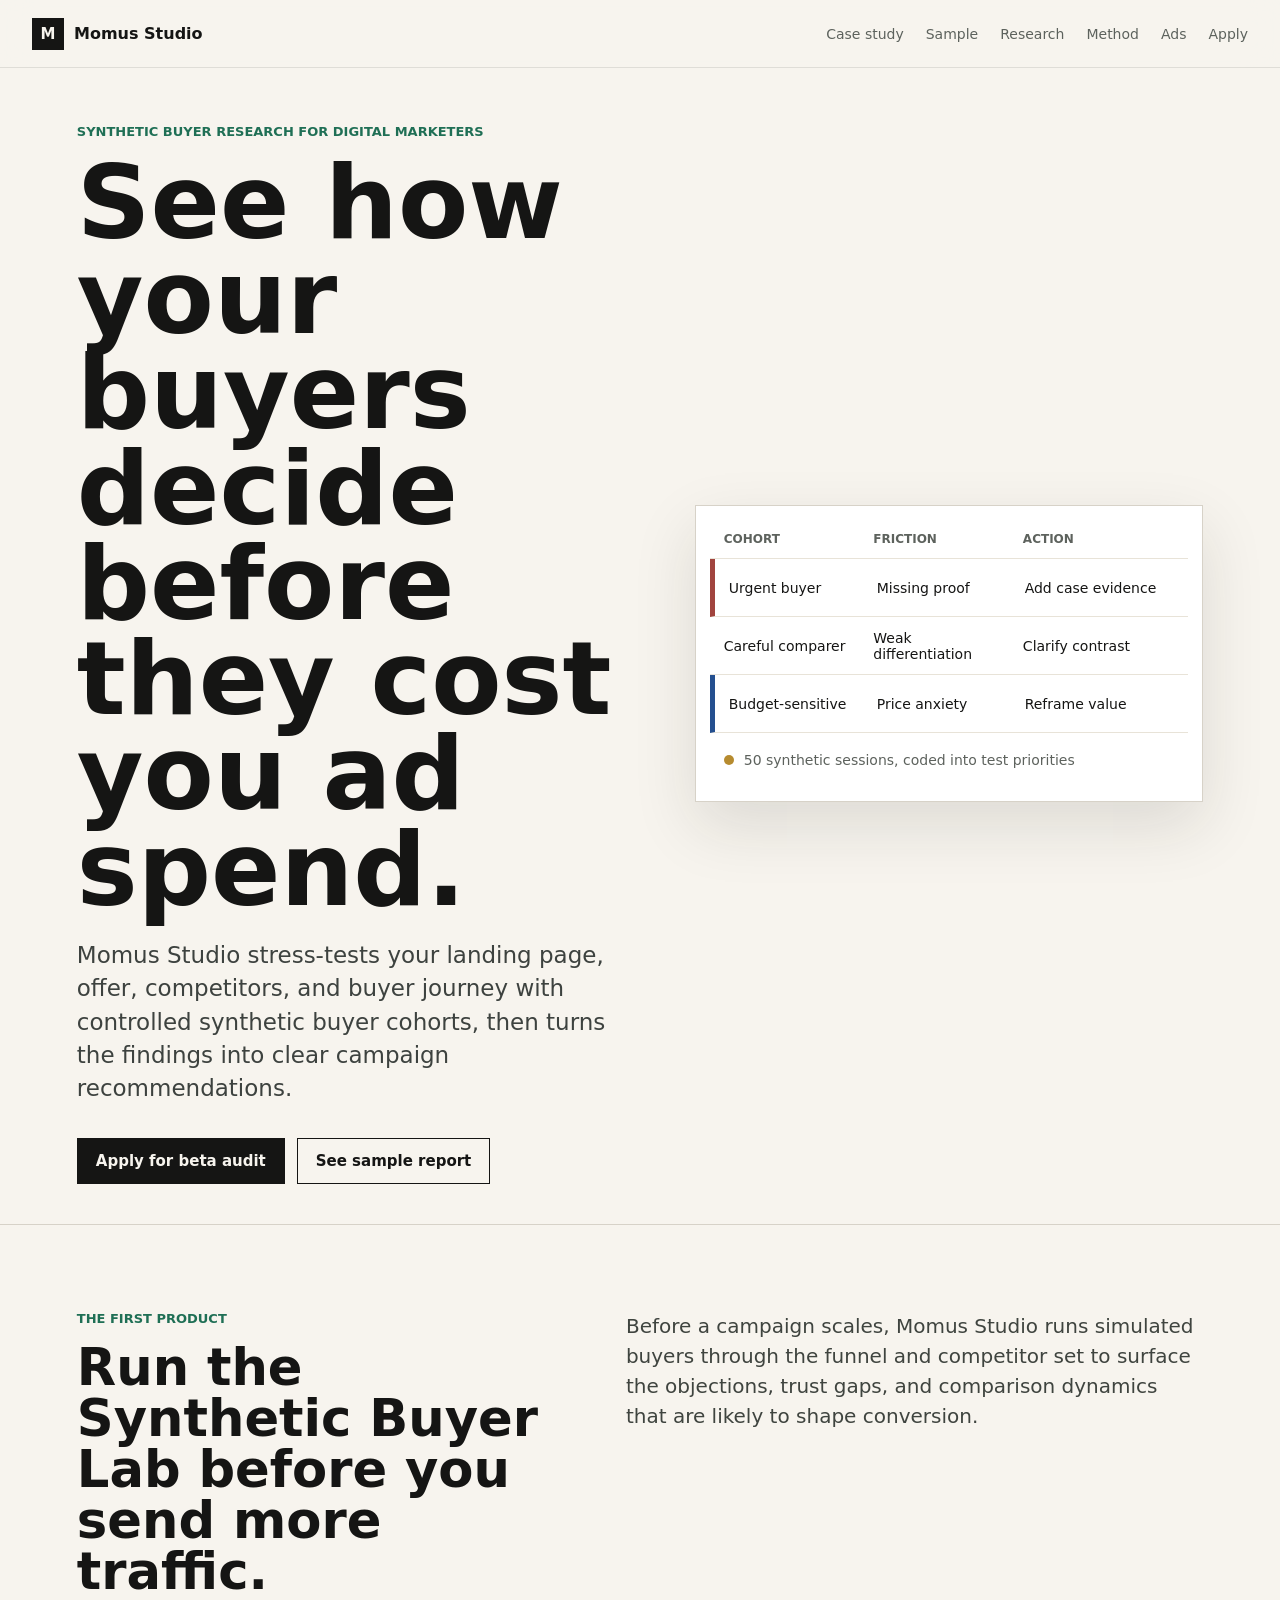
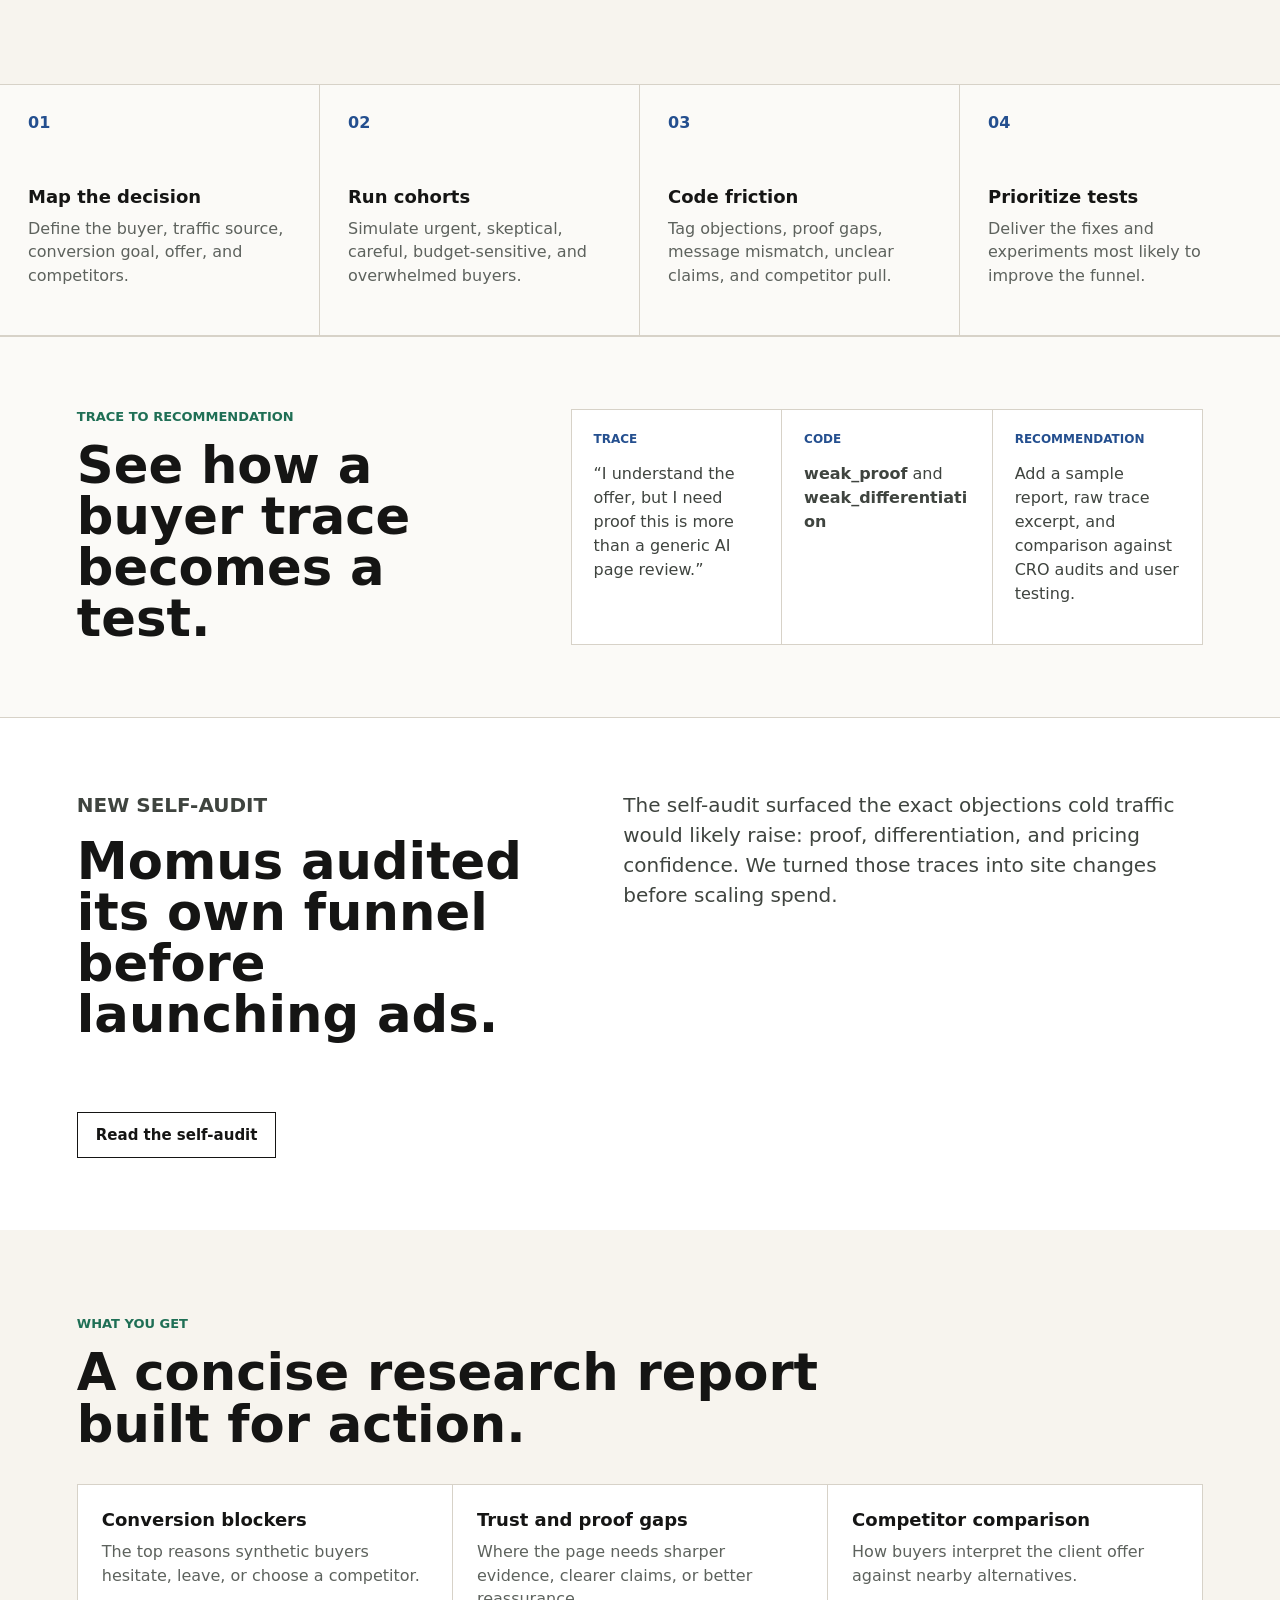
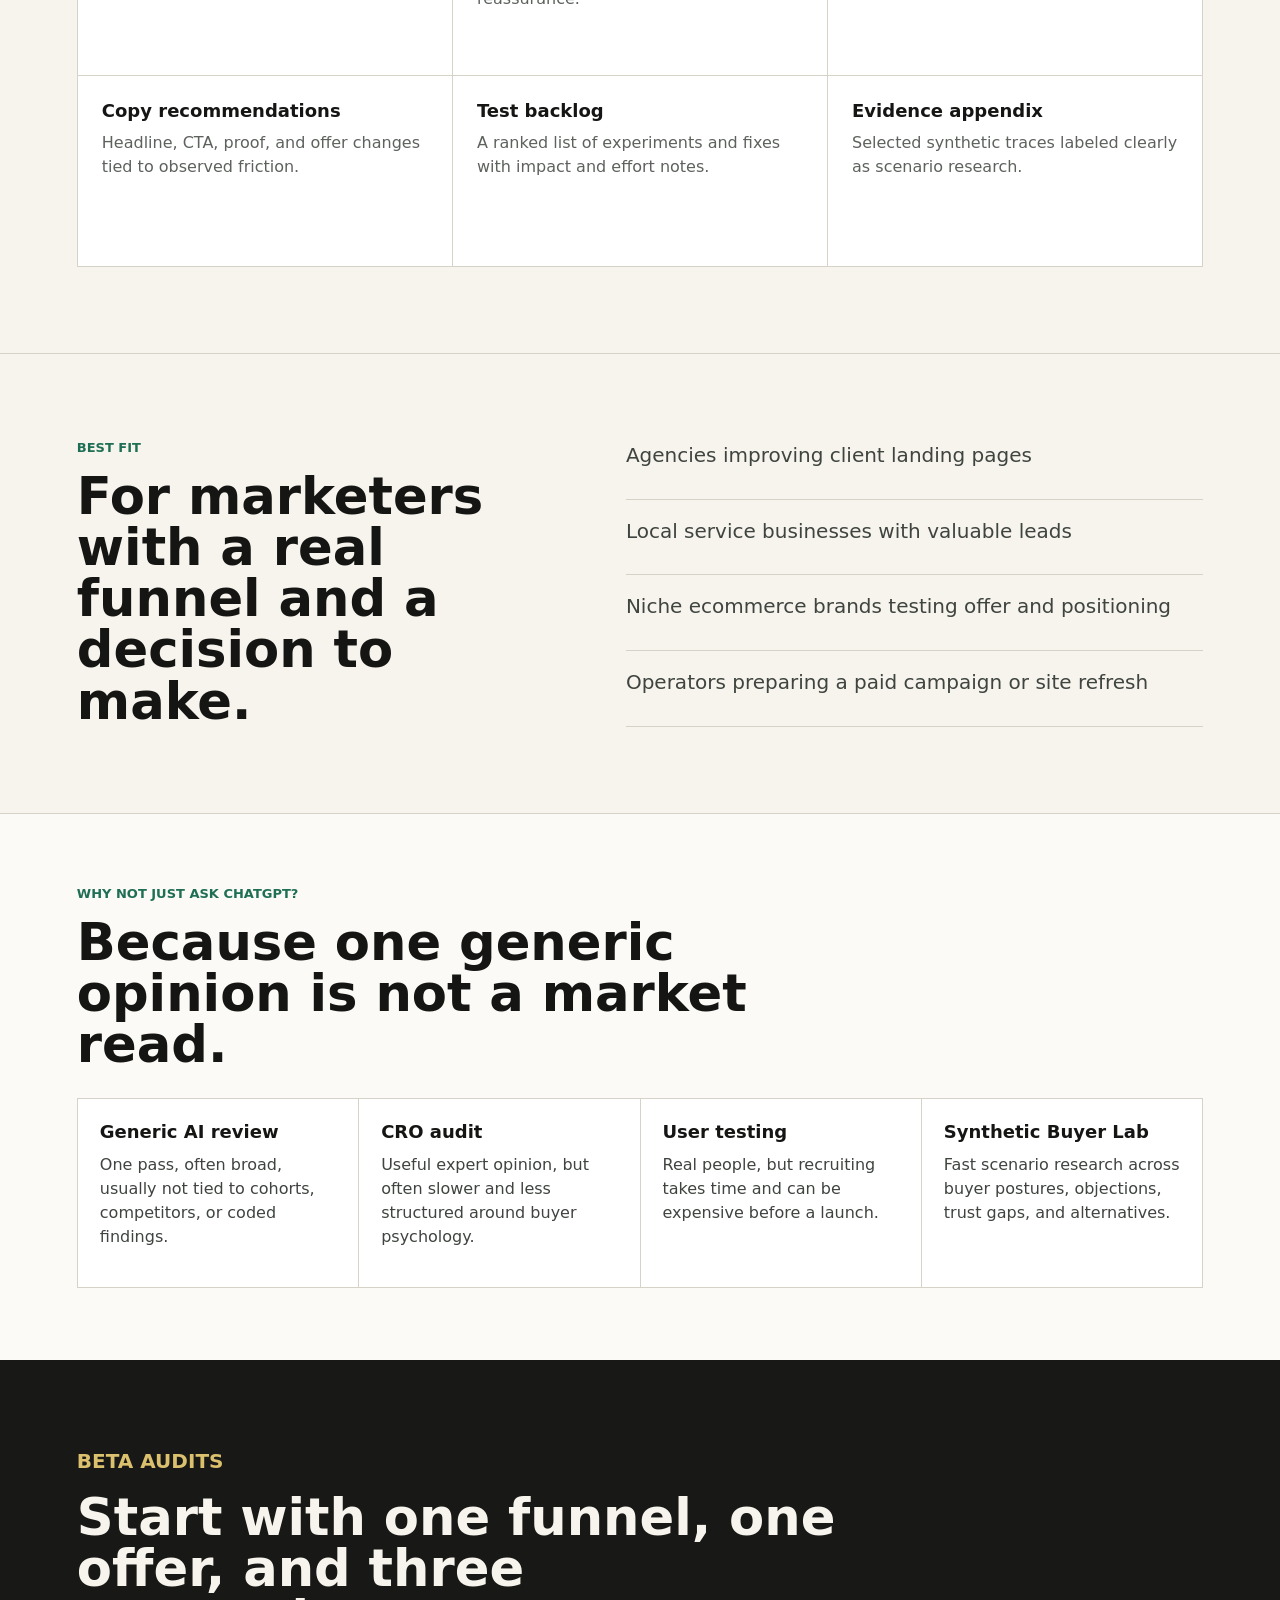
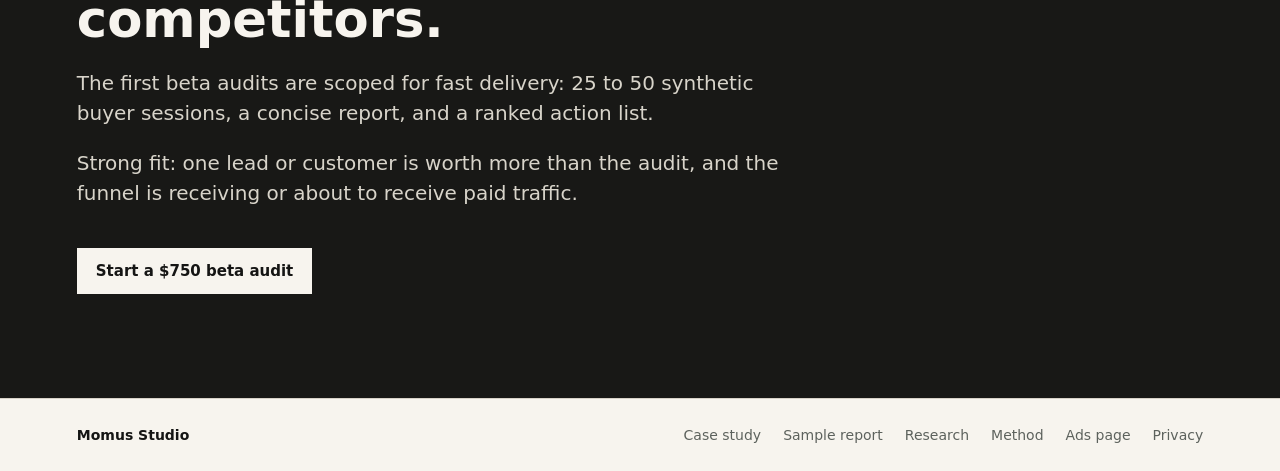
==== commit 3a2a6c8b: "Add research working paper page" ====
--- a/index.html
+++ b/index.html
@@ -9,6 +9,7 @@
       content="Momus Studio runs synthetic buyer simulations that stress-test landing pages, offers, competitors, and buyer journeys before you spend more on ads."
     />
     <link rel="stylesheet" href="./styles.css" />
+    <script src="./analytics.js" defer></script>
   </head>
   <body>
     <header class="site-header">
@@ -19,6 +20,7 @@
       <nav aria-label="Primary navigation">
         <a href="./case-study.html">Case study</a>
         <a href="./sample-report.html">Sample</a>
+        <a href="./research.html">Research</a>
         <a href="./method.html">Method</a>
         <a href="./paid-traffic.html">Ads</a>
         <a href="./apply.html">Apply</a>
@@ -223,6 +225,7 @@
       <nav aria-label="Footer navigation">
         <a href="./case-study.html">Case study</a>
         <a href="./sample-report.html">Sample report</a>
+        <a href="./research.html">Research</a>
         <a href="./method.html">Method</a>
         <a href="./paid-traffic.html">Ads page</a>
         <a href="./privacy.html">Privacy</a>
--- a/styles.css
+++ b/styles.css
@@ -362,6 +362,20 @@
   background: var(--panel);
 }
 
+.research-note {
+  margin-top: 0;
+  background: #fbfaf7;
+}
+
+.research-note > * {
+  min-width: 0;
+}
+
+.research-note > p {
+  max-width: 760px;
+  overflow-wrap: anywhere;
+}
+
 .case-promo p,
 .case-summary > p {
   color: #3f443f;
@@ -426,6 +440,14 @@
 .case-table-section h2,
 .case-trace h2 {
   margin-bottom: 26px;
+}
+
+.table-intro {
+  max-width: 780px;
+  margin-bottom: 24px;
+  color: #3f443f;
+  font-size: 18px;
+  line-height: 1.5;
 }
 
 .case-trace-grid,
@@ -547,6 +569,7 @@
 }
 
 .paid-problem,
+.paid-value,
 .paid-offer {
   display: grid;
   grid-template-columns: minmax(0, 0.9fr) minmax(0, 1.1fr);
@@ -558,6 +581,29 @@
 
 .paid-problem > p {
   font-size: 20px;
+}
+
+.paid-value {
+  background: var(--panel);
+}
+
+.paid-value-grid {
+  display: grid;
+  grid-template-columns: repeat(3, minmax(0, 1fr));
+  gap: 1px;
+  border: 1px solid var(--line);
+  background: var(--line);
+}
+
+.paid-value-grid article {
+  min-width: 0;
+  padding: 22px;
+  background: #fbfaf7;
+}
+
+.paid-value-grid p {
+  color: var(--muted);
+  line-height: 1.5;
 }
 
 .paid-grid {
@@ -1004,6 +1050,7 @@
   .case-summary,
   .case-recommendations,
   .paid-problem,
+  .paid-value,
   .paid-offer {
     grid-template-columns: 1fr;
   }
@@ -1054,6 +1101,7 @@
   .case-list,
   .paid-proof-strip,
   .paid-grid,
+  .paid-value-grid,
   .paid-process > div {
     grid-template-columns: repeat(2, minmax(0, 1fr));
   }
@@ -1126,6 +1174,7 @@
   .case-summary,
   .case-recommendations,
   .paid-problem,
+  .paid-value,
   .paid-process,
   .paid-offer {
     padding: 58px 18px;
@@ -1156,6 +1205,7 @@
   .case-list,
   .paid-proof-strip,
   .paid-grid,
+  .paid-value-grid,
   .paid-process > div {
     grid-template-columns: 1fr;
   }
@@ -1186,6 +1236,7 @@
   }
 
   .use-case-band,
+  .case-promo,
   .use-case-grid,
   .mini-outcomes,
   .proof-steps,
@@ -1199,6 +1250,7 @@
   .case-list,
   .paid-proof-strip,
   .paid-grid,
+  .paid-value-grid,
   .paid-process > div,
   .report-body,
   .report-body section,
@@ -1224,6 +1276,7 @@
   .paid-hero h1,
   .paid-proof-panel h2,
   .paid-problem h2,
+  .paid-value h2,
   .paid-offer h2 {
     max-width: 10ch;
     font-size: 31px;
@@ -1240,6 +1293,7 @@
   .case-list article,
   .paid-proof-strip article,
   .paid-grid article,
+  .paid-value-grid article,
   .paid-process article {
     width: 100%;
     max-width: 100%;
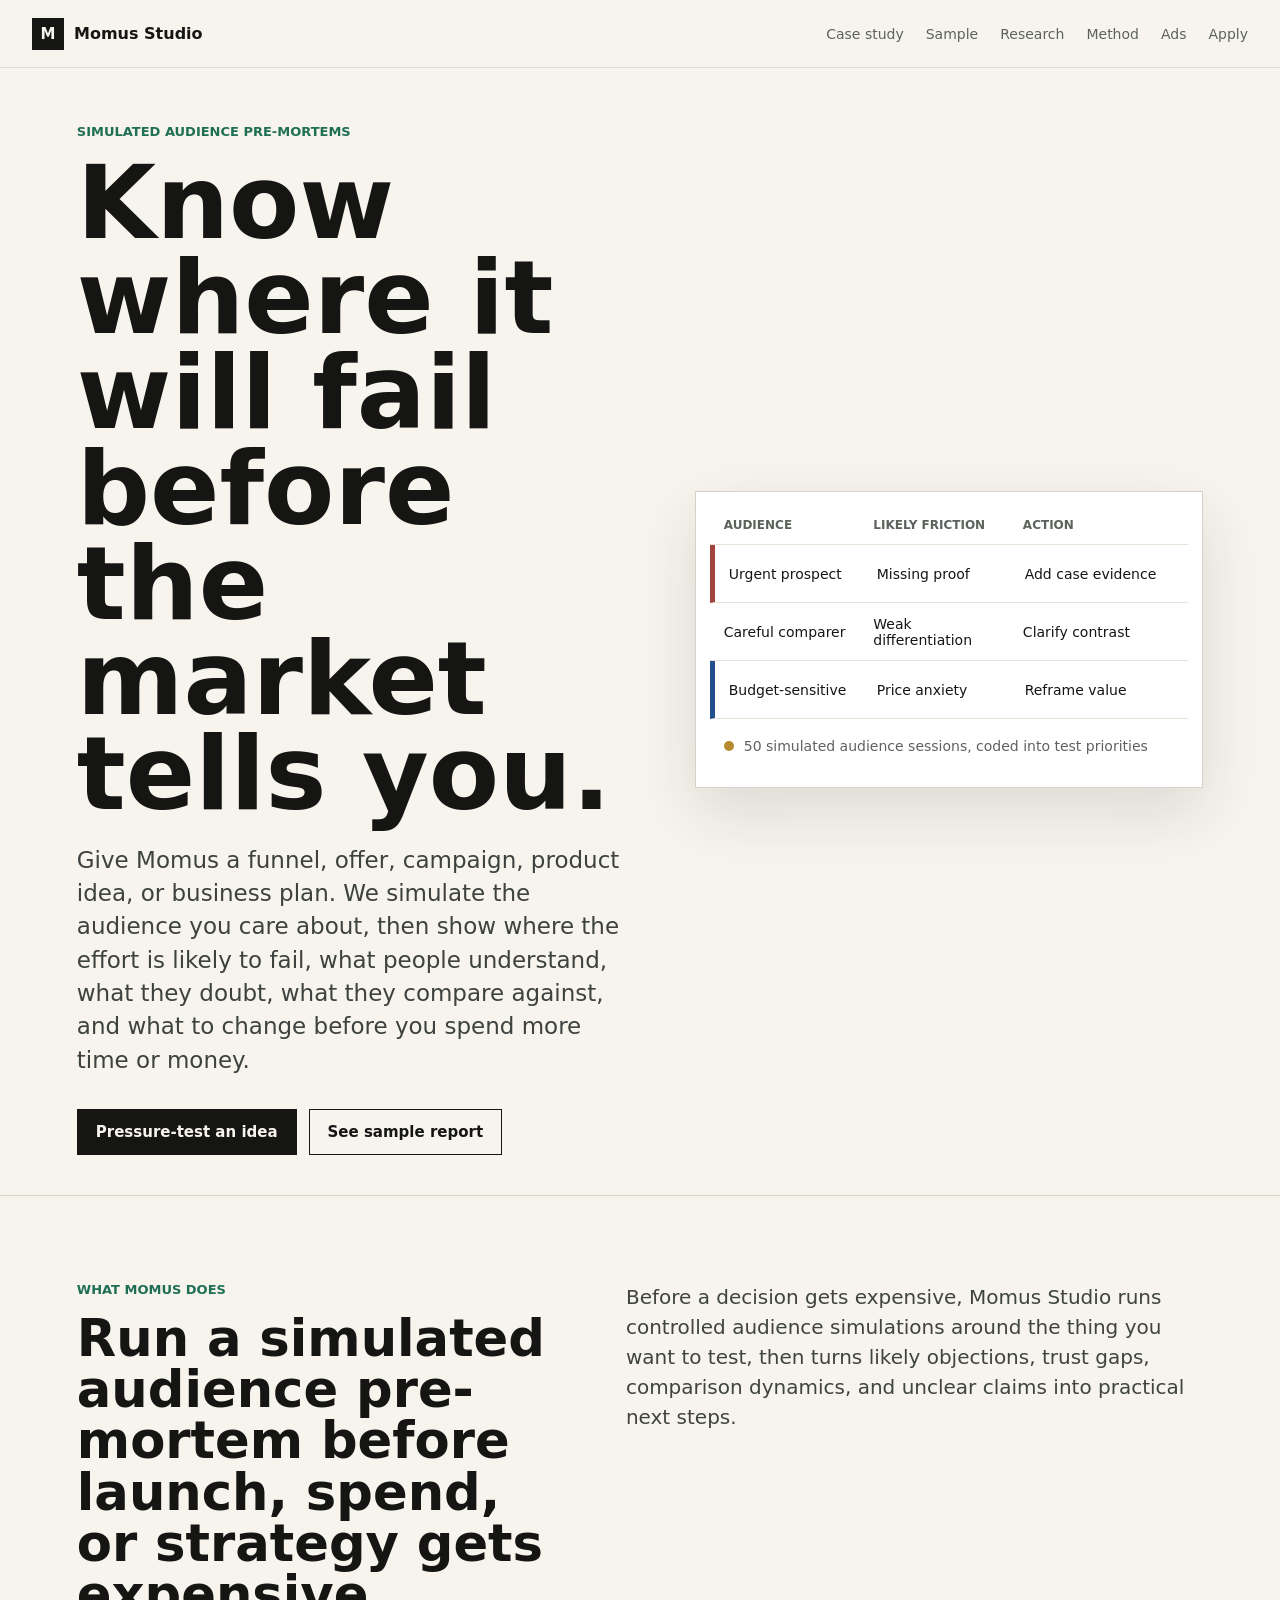
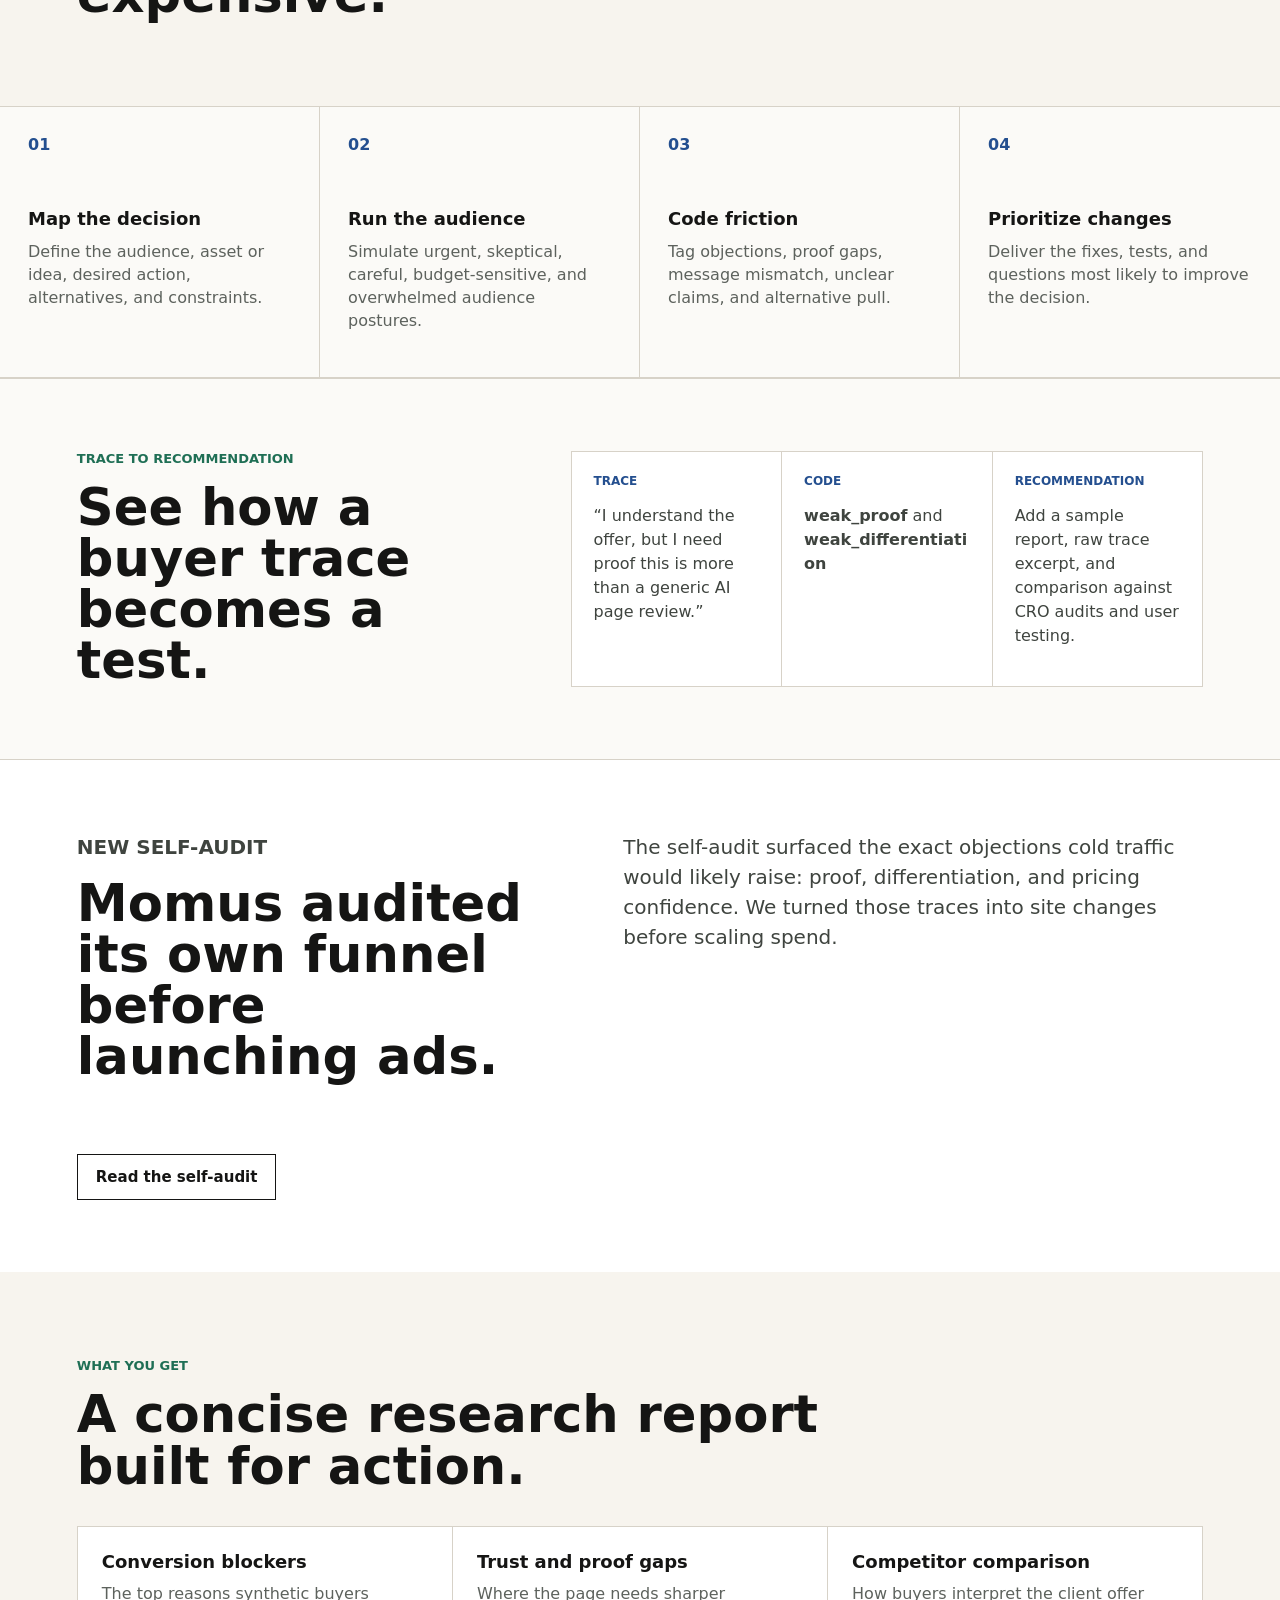
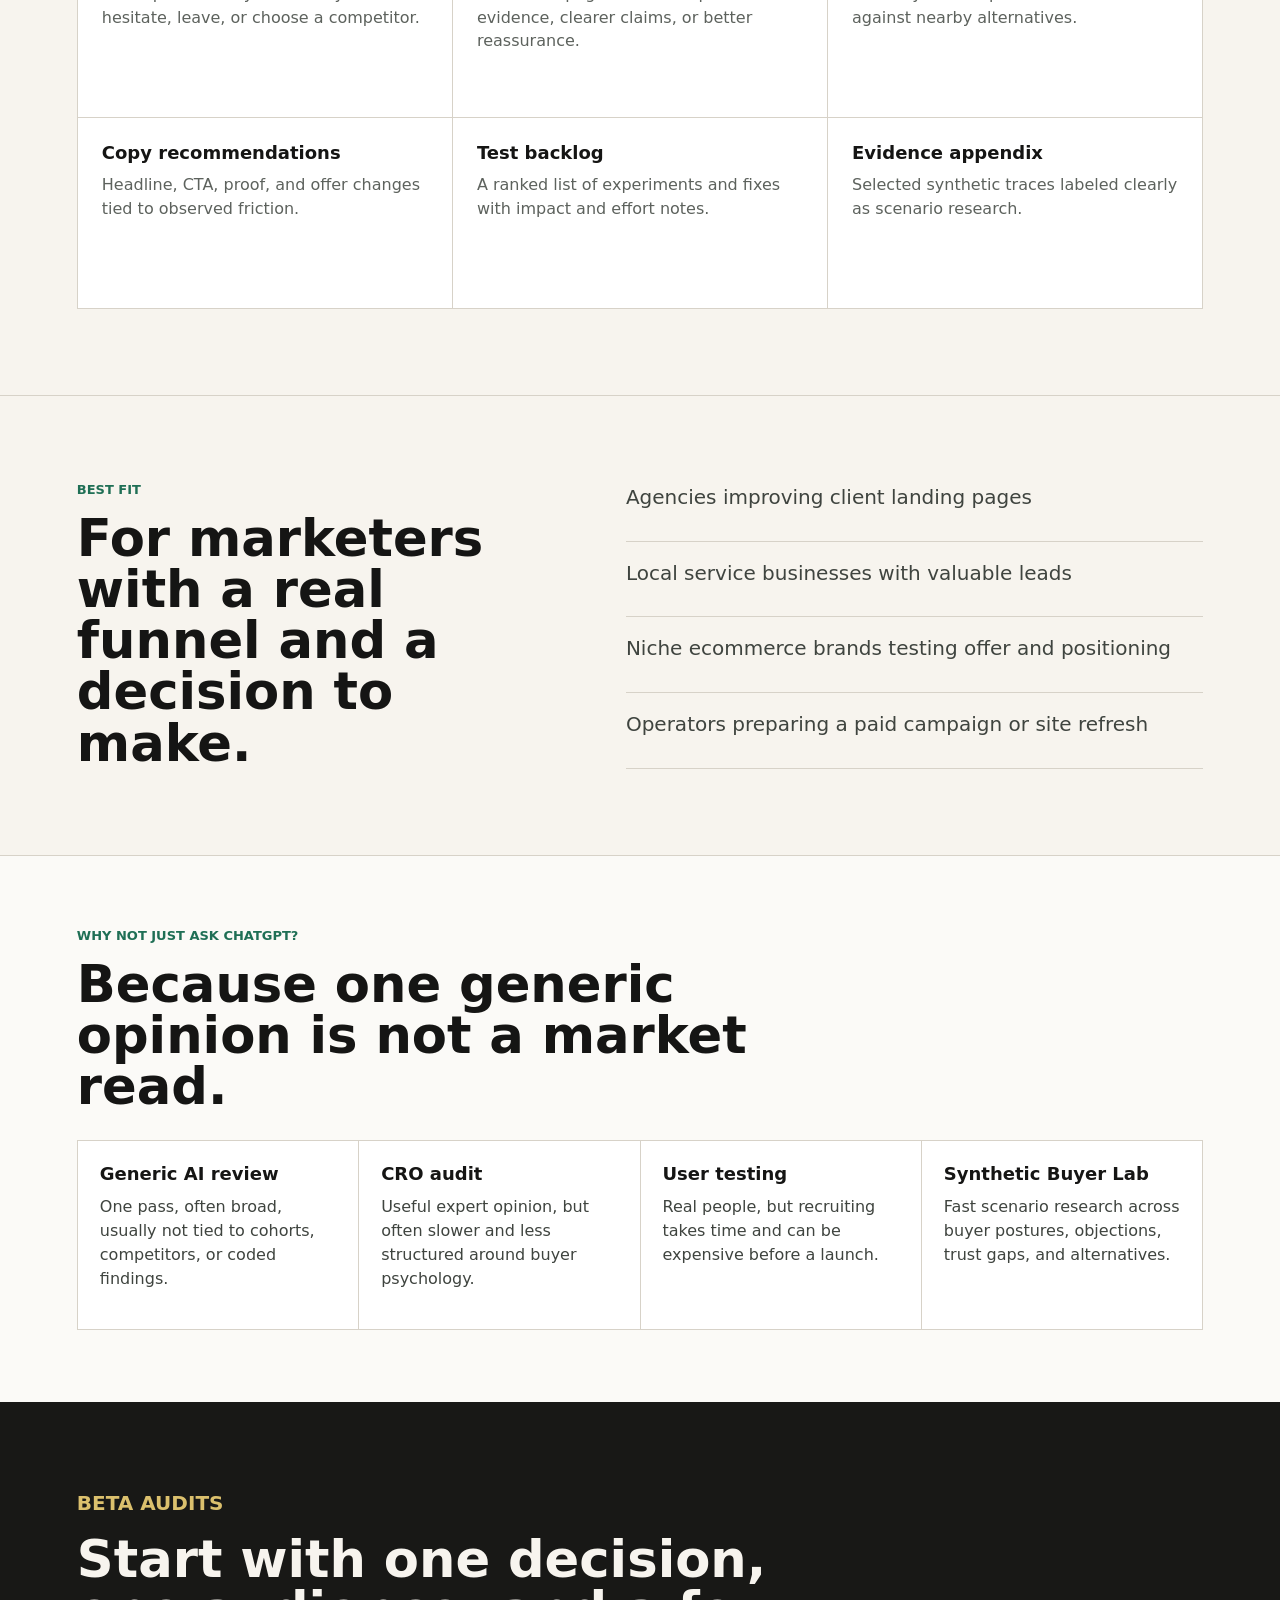
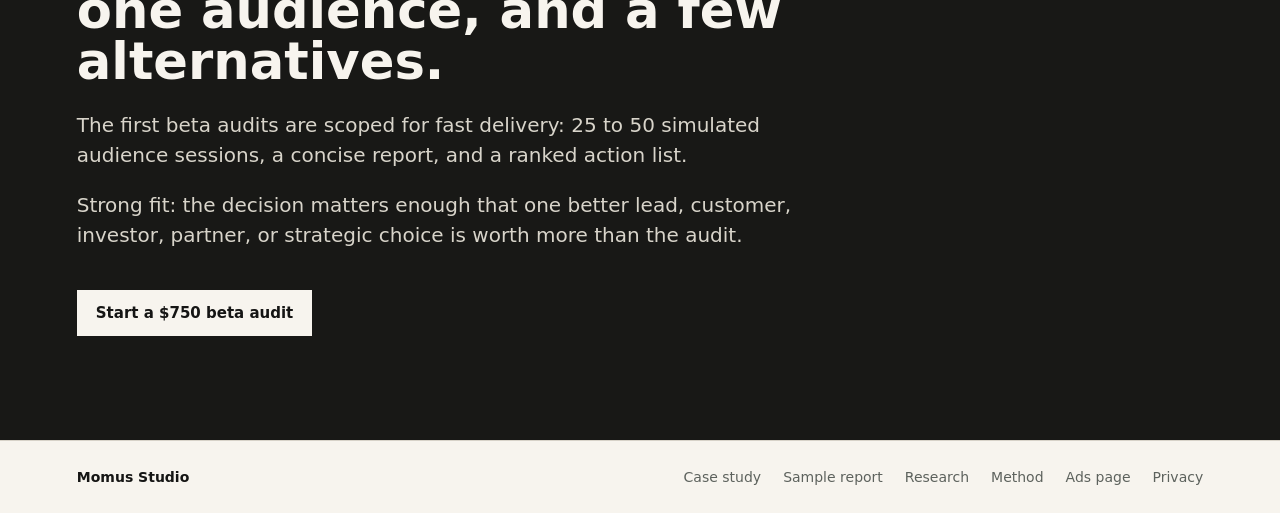
==== commit 22d8a15c: "Clarify Momus pre-mortem positioning" ====
--- a/index.html
+++ b/index.html
@@ -6,7 +6,7 @@
     <title>Momus Studio | Synthetic Buyer Research</title>
     <meta
       name="description"
-      content="Momus Studio runs synthetic buyer simulations that stress-test landing pages, offers, competitors, and buyer journeys before you spend more on ads."
+      content="Momus Studio runs simulated audience pre-mortems for funnels, offers, campaigns, product ideas, and business plans so you can find likely failure points before the market tells you."
     />
     <link rel="stylesheet" href="./styles.css" />
     <script src="./analytics.js" defer></script>
@@ -30,26 +30,27 @@
     <main id="top">
       <section class="hero" aria-labelledby="hero-title">
         <div class="hero-copy">
-          <p class="eyebrow">Synthetic buyer research for digital marketers</p>
-          <h1 id="hero-title">See how your buyers decide before they cost you ad spend.</h1>
+          <p class="eyebrow">Simulated audience pre-mortems</p>
+          <h1 id="hero-title">Know where it will fail before the market tells you.</h1>
           <p class="lede">
-            Momus Studio stress-tests your landing page, offer, competitors, and buyer journey with
-            controlled synthetic buyer cohorts, then turns the findings into clear campaign
-            recommendations.
+            Give Momus a funnel, offer, campaign, product idea, or business plan. We simulate the
+            audience you care about, then show where the effort is likely to fail, what people
+            understand, what they doubt, what they compare against, and what to change before you
+            spend more time or money.
           </p>
           <div class="actions" aria-label="Primary actions">
-            <a class="button primary" href="./apply.html">Apply for beta audit</a>
+            <a class="button primary" href="./apply.html">Pressure-test an idea</a>
             <a class="button secondary" href="./sample-report.html">See sample report</a>
           </div>
         </div>
         <div class="signal-board" aria-label="Synthetic buyer lab signal board">
           <div class="signal-row heading">
-            <span>Cohort</span>
-            <span>Friction</span>
+            <span>Audience</span>
+            <span>Likely friction</span>
             <span>Action</span>
           </div>
           <div class="signal-row hot">
-            <span>Urgent buyer</span>
+            <span>Urgent prospect</span>
             <span>Missing proof</span>
             <span>Add case evidence</span>
           </div>
@@ -65,20 +66,20 @@
           </div>
           <div class="trace">
             <span class="trace-dot"></span>
-            50 synthetic sessions, coded into test priorities
+            50 simulated audience sessions, coded into test priorities
           </div>
         </div>
       </section>
 
       <section class="intro" id="lab">
         <div>
-          <p class="section-label">The first product</p>
-          <h2>Run the Synthetic Buyer Lab before you send more traffic.</h2>
-        </div>
-        <p>
-          Before a campaign scales, Momus Studio runs simulated buyers through the funnel and
-          competitor set to surface the objections, trust gaps, and comparison dynamics that are
-          likely to shape conversion.
+          <p class="section-label">What Momus does</p>
+          <h2>Run a simulated audience pre-mortem before launch, spend, or strategy gets expensive.</h2>
+        </div>
+        <p>
+          Before a decision gets expensive, Momus Studio runs controlled audience simulations
+          around the thing you want to test, then turns likely objections, trust gaps, comparison
+          dynamics, and unclear claims into practical next steps.
         </p>
       </section>
 
@@ -86,22 +87,22 @@
         <article>
           <span>01</span>
           <h3>Map the decision</h3>
-          <p>Define the buyer, traffic source, conversion goal, offer, and competitors.</p>
+          <p>Define the audience, asset or idea, desired action, alternatives, and constraints.</p>
         </article>
         <article>
           <span>02</span>
-          <h3>Run cohorts</h3>
-          <p>Simulate urgent, skeptical, careful, budget-sensitive, and overwhelmed buyers.</p>
+          <h3>Run the audience</h3>
+          <p>Simulate urgent, skeptical, careful, budget-sensitive, and overwhelmed audience postures.</p>
         </article>
         <article>
           <span>03</span>
           <h3>Code friction</h3>
-          <p>Tag objections, proof gaps, message mismatch, unclear claims, and competitor pull.</p>
+          <p>Tag objections, proof gaps, message mismatch, unclear claims, and alternative pull.</p>
         </article>
         <article>
           <span>04</span>
-          <h3>Prioritize tests</h3>
-          <p>Deliver the fixes and experiments most likely to improve the funnel.</p>
+          <h3>Prioritize changes</h3>
+          <p>Deliver the fixes, tests, and questions most likely to improve the decision.</p>
         </article>
       </section>
 
@@ -208,14 +209,14 @@
 
       <section class="closing" id="contact">
         <p class="section-label">Beta audits</p>
-        <h2>Start with one funnel, one offer, and three competitors.</h2>
-        <p>
-          The first beta audits are scoped for fast delivery: 25 to 50 synthetic buyer sessions,
+        <h2>Start with one decision, one audience, and a few alternatives.</h2>
+        <p>
+          The first beta audits are scoped for fast delivery: 25 to 50 simulated audience sessions,
           a concise report, and a ranked action list.
         </p>
         <p>
-          Strong fit: one lead or customer is worth more than the audit, and the funnel is receiving
-          or about to receive paid traffic.
+          Strong fit: the decision matters enough that one better lead, customer, investor, partner,
+          or strategic choice is worth more than the audit.
         </p>
         <a class="button primary" href="./apply.html">Start a $750 beta audit</a>
       </section>
--- a/styles.css
+++ b/styles.css
@@ -1264,6 +1264,10 @@
   }
 
   .use-case-band h2,
+  .intro h2,
+  .fit h2,
+  .deliverables h2,
+  .closing h2,
   .report-body h2,
   .proof-path h2,
   .comparison h2,
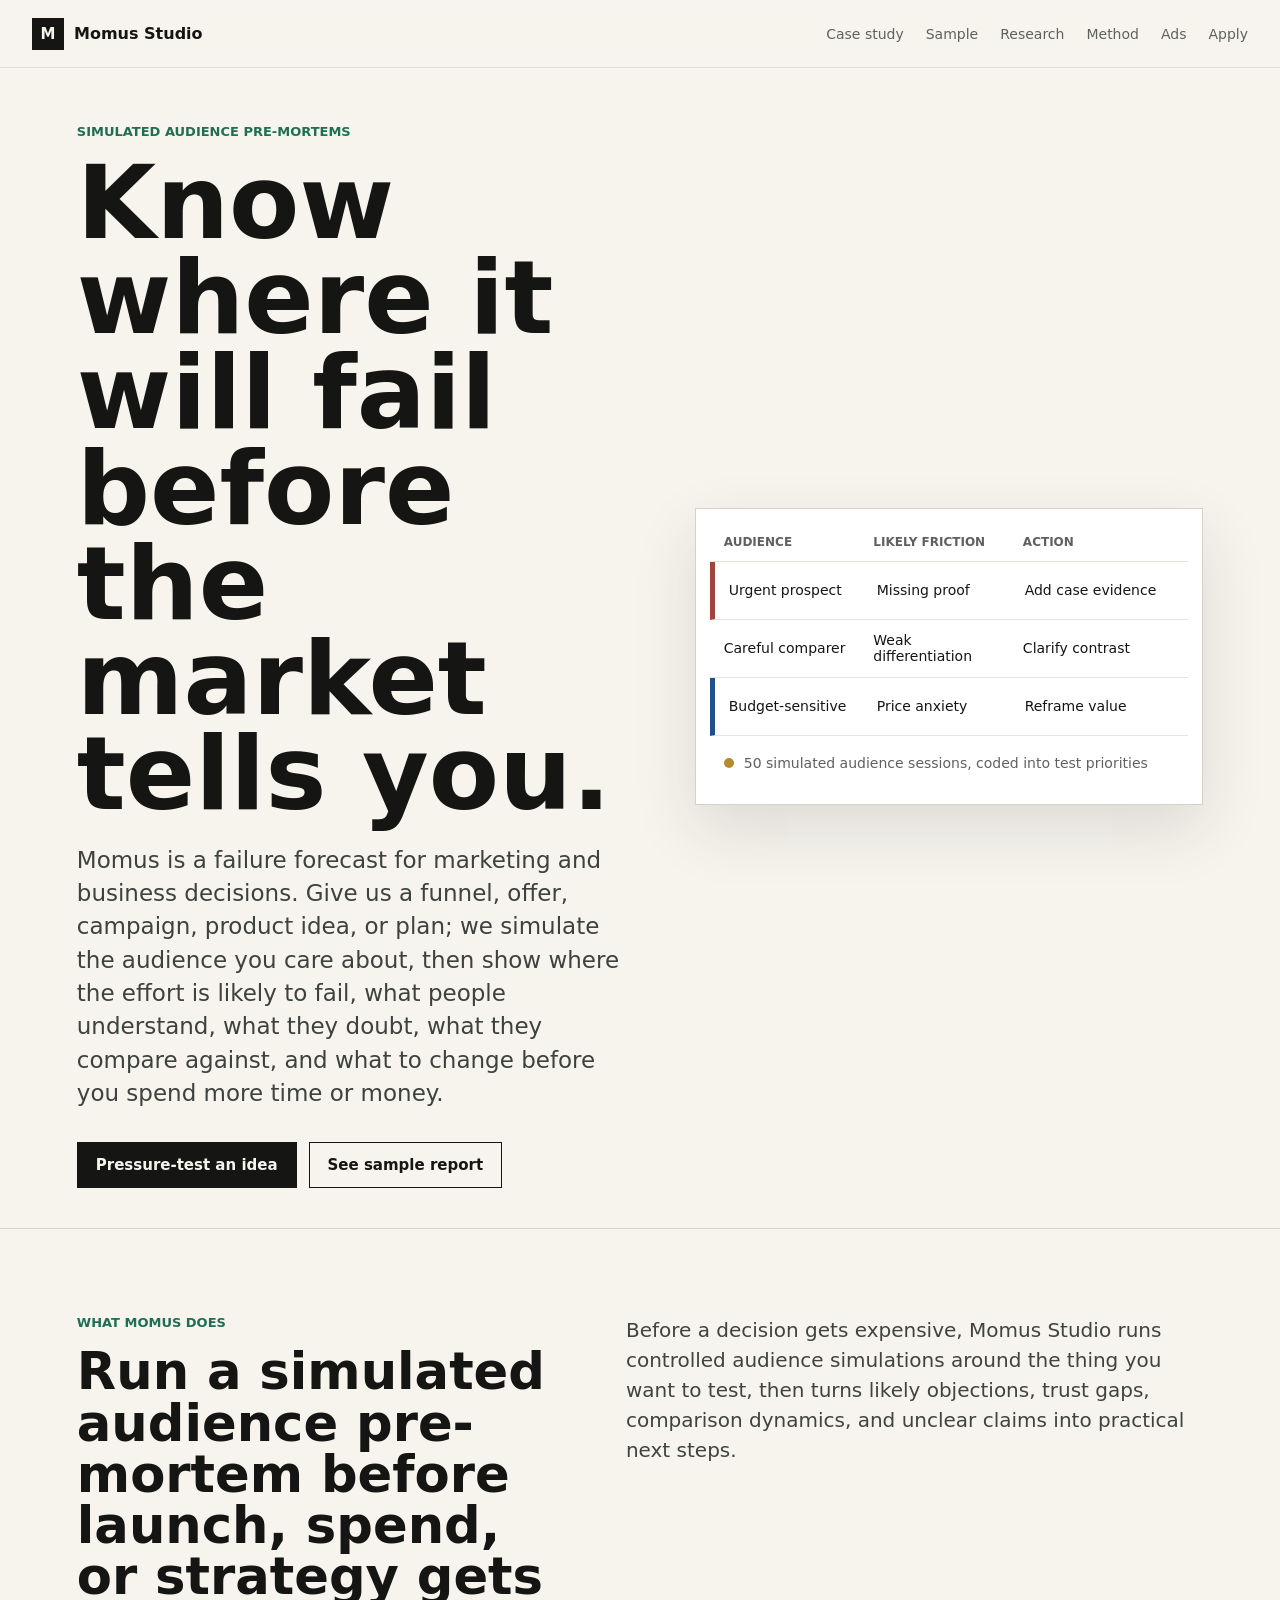
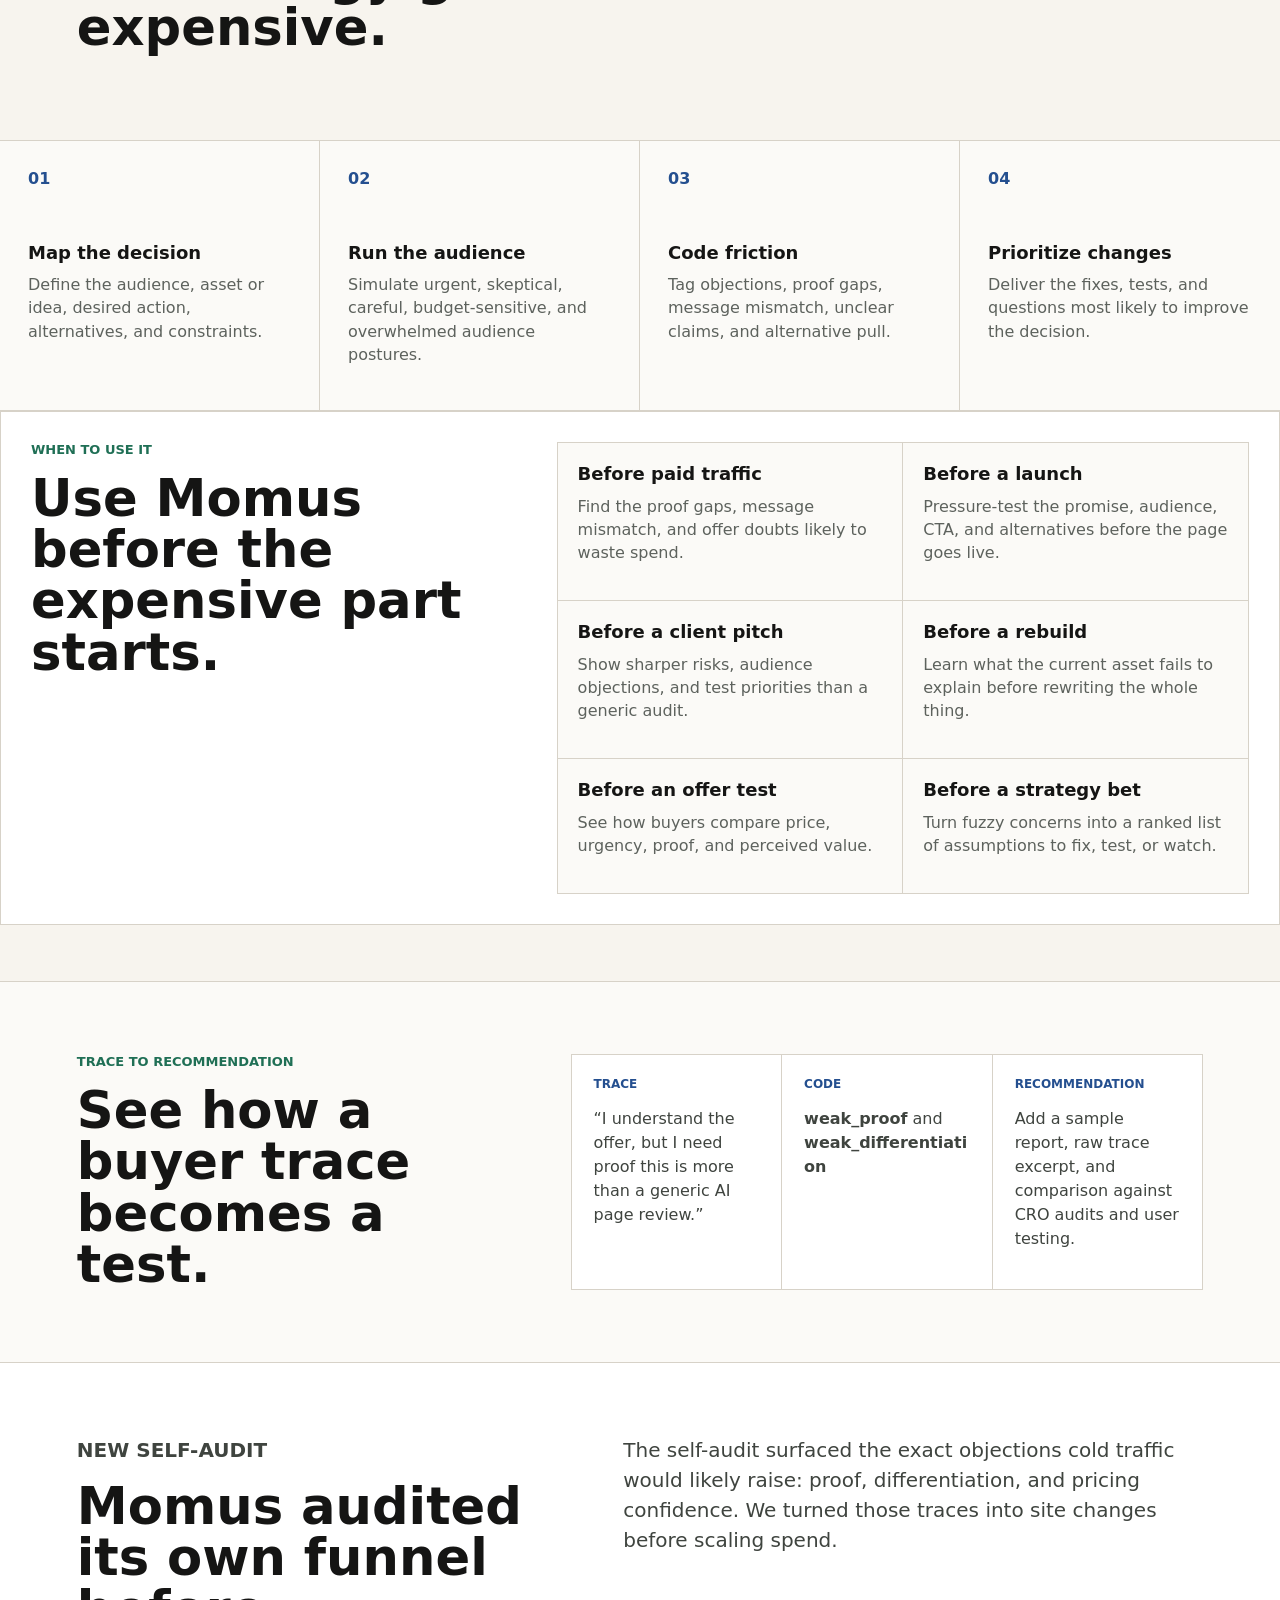
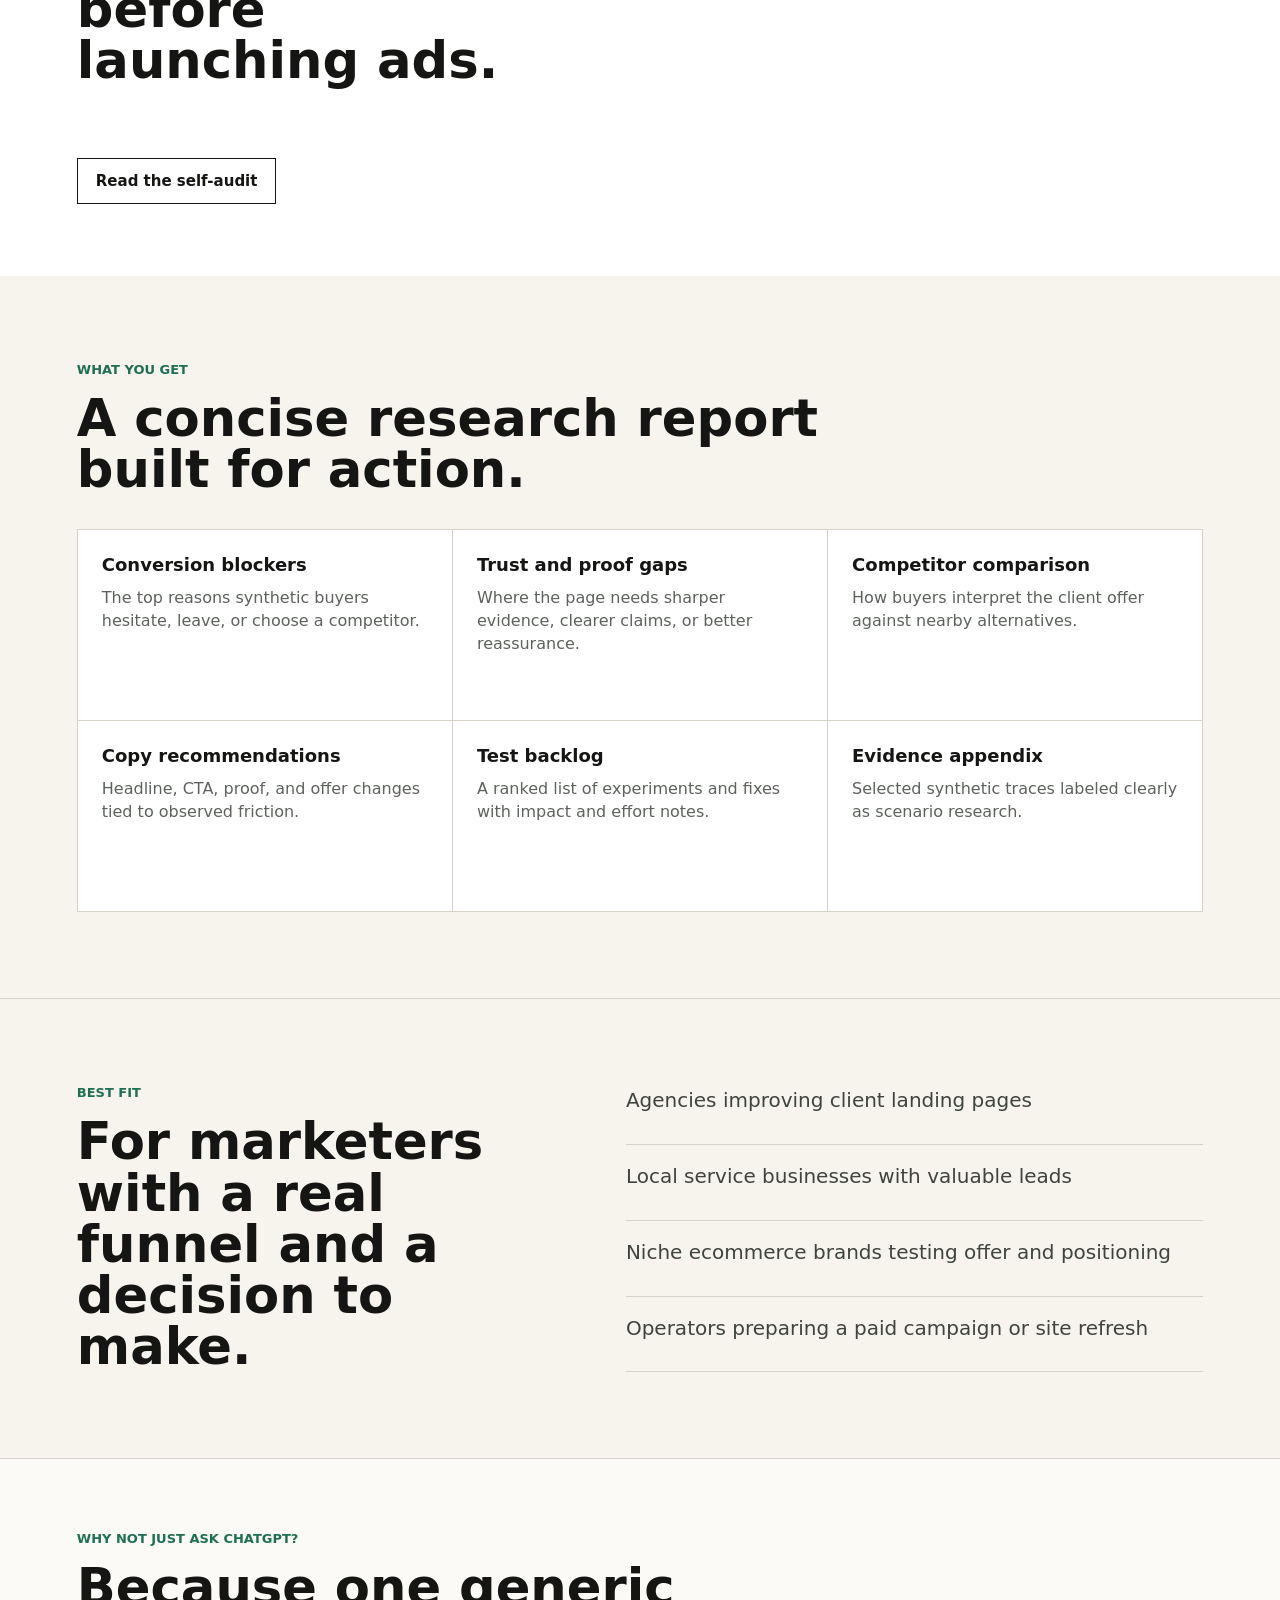
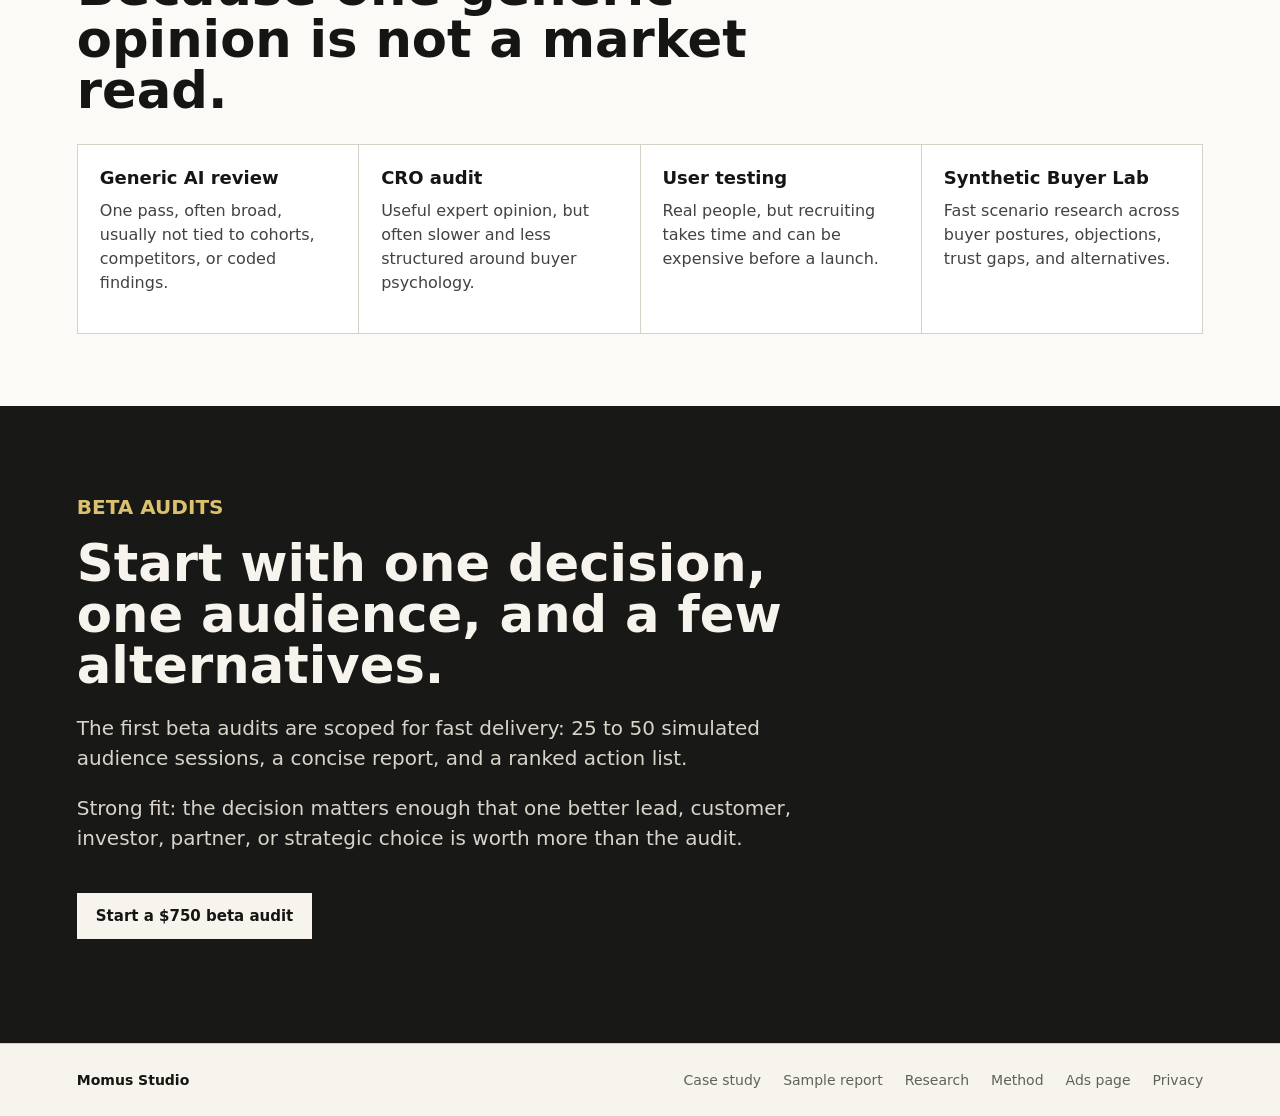
==== commit 88741962: "Sharpen homepage use cases" ====
--- a/index.html
+++ b/index.html
@@ -33,10 +33,10 @@
           <p class="eyebrow">Simulated audience pre-mortems</p>
           <h1 id="hero-title">Know where it will fail before the market tells you.</h1>
           <p class="lede">
-            Give Momus a funnel, offer, campaign, product idea, or business plan. We simulate the
-            audience you care about, then show where the effort is likely to fail, what people
-            understand, what they doubt, what they compare against, and what to change before you
-            spend more time or money.
+            Momus is a failure forecast for marketing and business decisions. Give us a funnel,
+            offer, campaign, product idea, or plan; we simulate the audience you care about, then
+            show where the effort is likely to fail, what people understand, what they doubt, what
+            they compare against, and what to change before you spend more time or money.
           </p>
           <div class="actions" aria-label="Primary actions">
             <a class="button primary" href="./apply.html">Pressure-test an idea</a>
@@ -104,6 +104,39 @@
           <h3>Prioritize changes</h3>
           <p>Deliver the fixes, tests, and questions most likely to improve the decision.</p>
         </article>
+      </section>
+
+      <section class="use-case-band" aria-labelledby="use-cases-title">
+        <div>
+          <p class="section-label">When to use it</p>
+          <h2 id="use-cases-title">Use Momus before the expensive part starts.</h2>
+        </div>
+        <div class="use-case-grid">
+          <article>
+            <h3>Before paid traffic</h3>
+            <p>Find the proof gaps, message mismatch, and offer doubts likely to waste spend.</p>
+          </article>
+          <article>
+            <h3>Before a launch</h3>
+            <p>Pressure-test the promise, audience, CTA, and alternatives before the page goes live.</p>
+          </article>
+          <article>
+            <h3>Before a client pitch</h3>
+            <p>Show sharper risks, audience objections, and test priorities than a generic audit.</p>
+          </article>
+          <article>
+            <h3>Before a rebuild</h3>
+            <p>Learn what the current asset fails to explain before rewriting the whole thing.</p>
+          </article>
+          <article>
+            <h3>Before an offer test</h3>
+            <p>See how buyers compare price, urgency, proof, and perceived value.</p>
+          </article>
+          <article>
+            <h3>Before a strategy bet</h3>
+            <p>Turn fuzzy concerns into a ranked list of assumptions to fix, test, or watch.</p>
+          </article>
+        </div>
       </section>
 
       <section class="proof-path" aria-label="Trace to recommendation example">
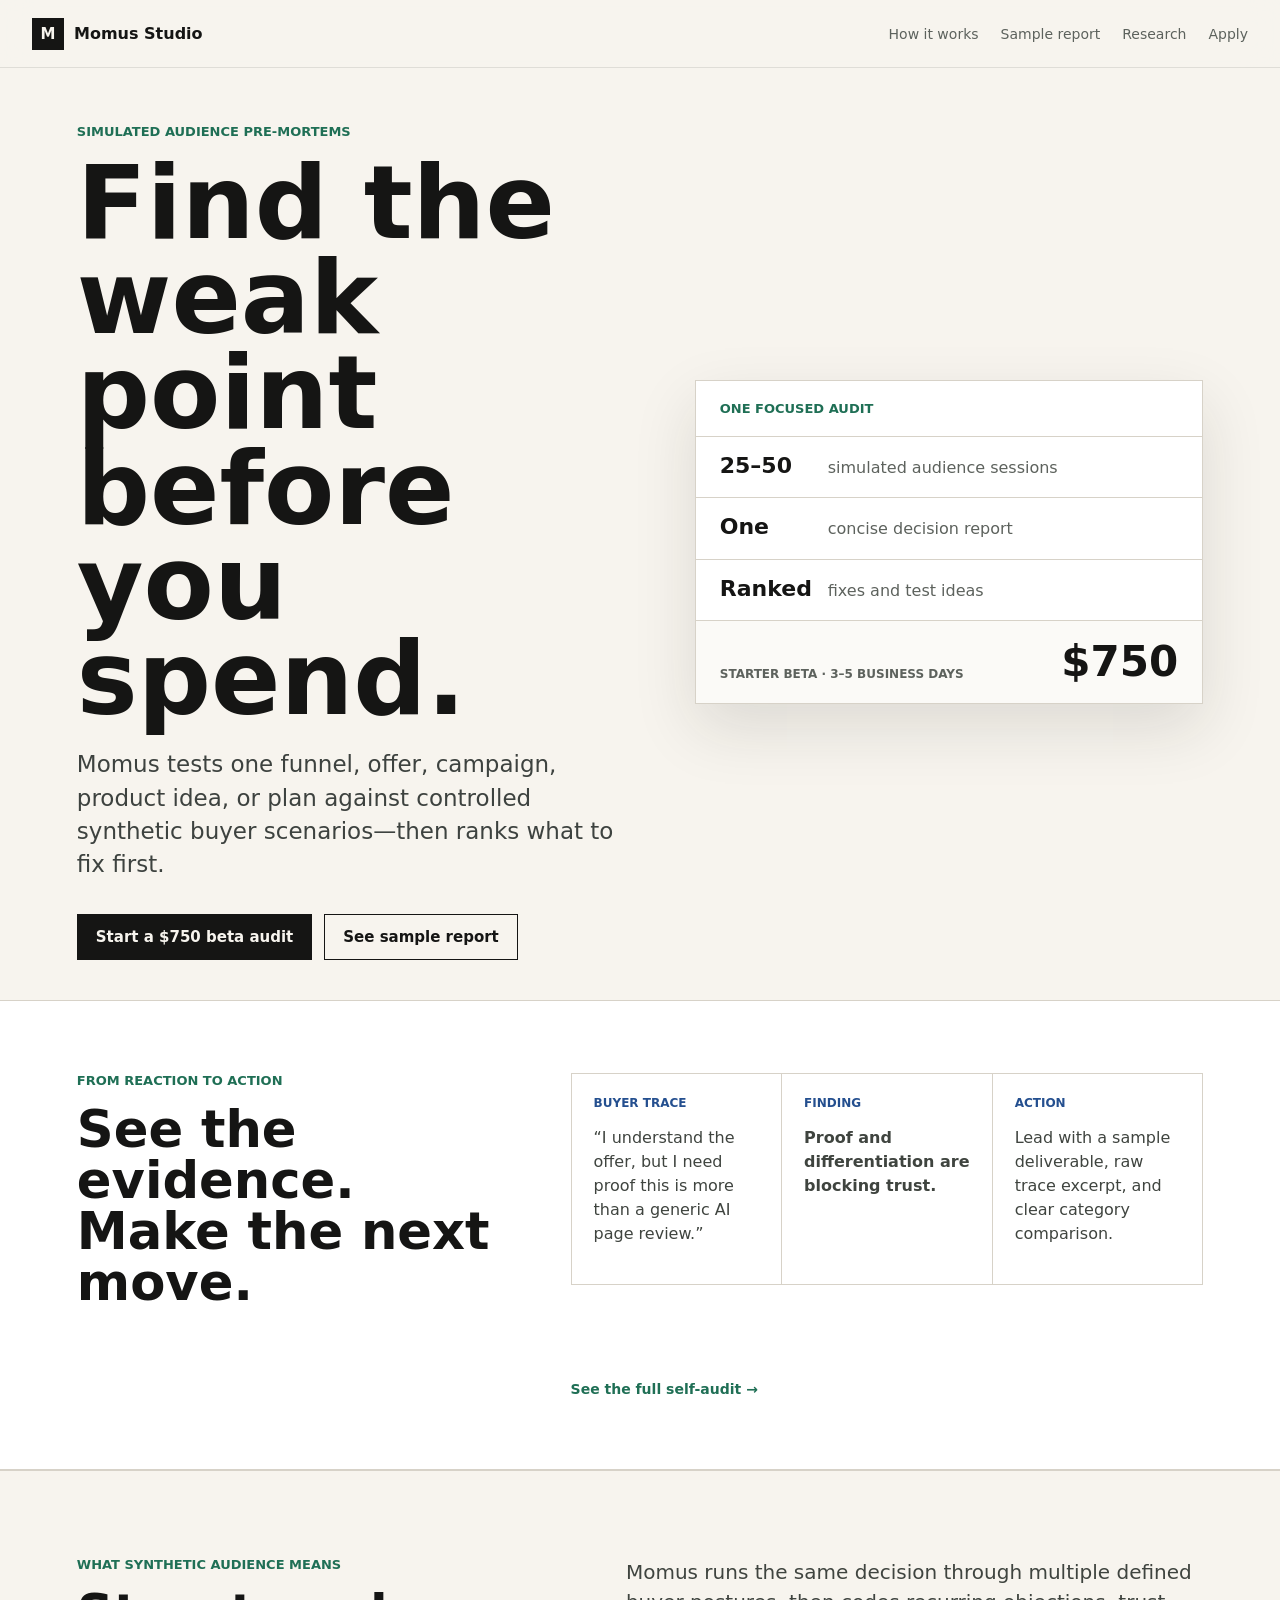
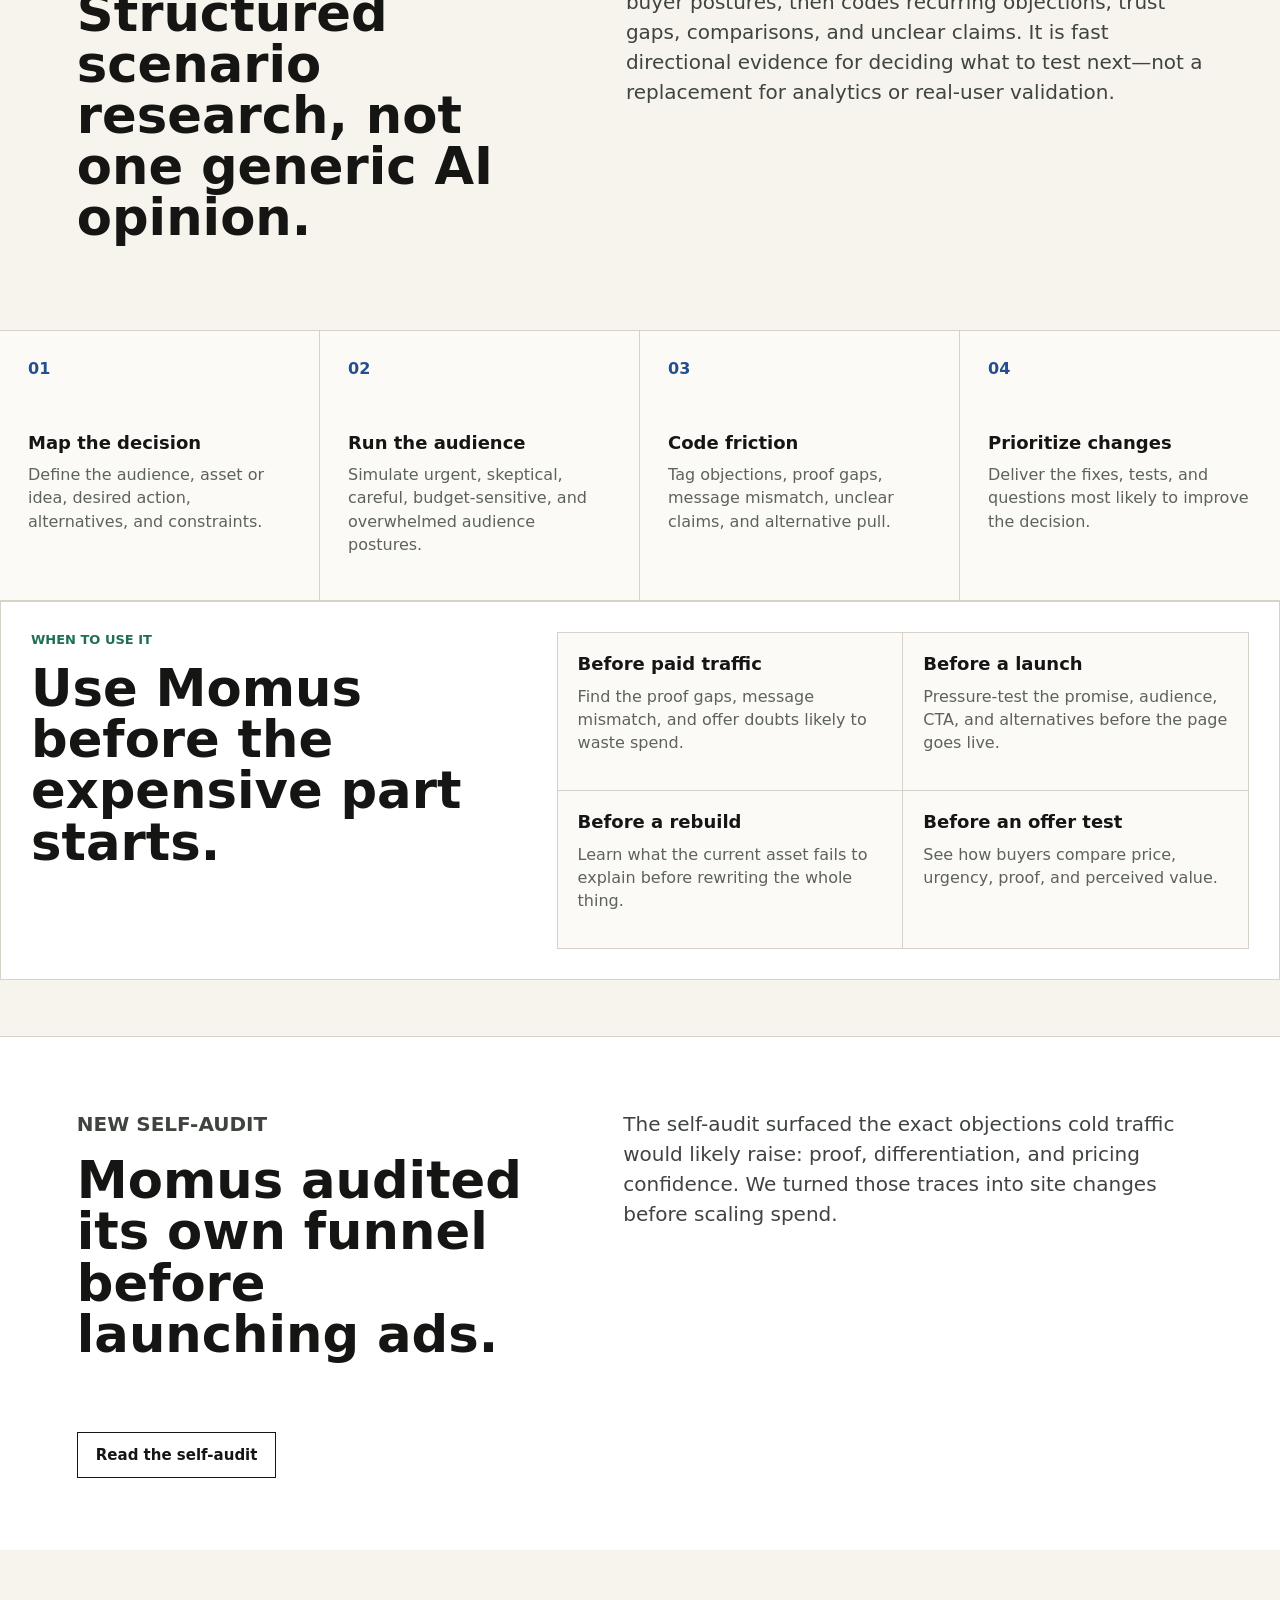
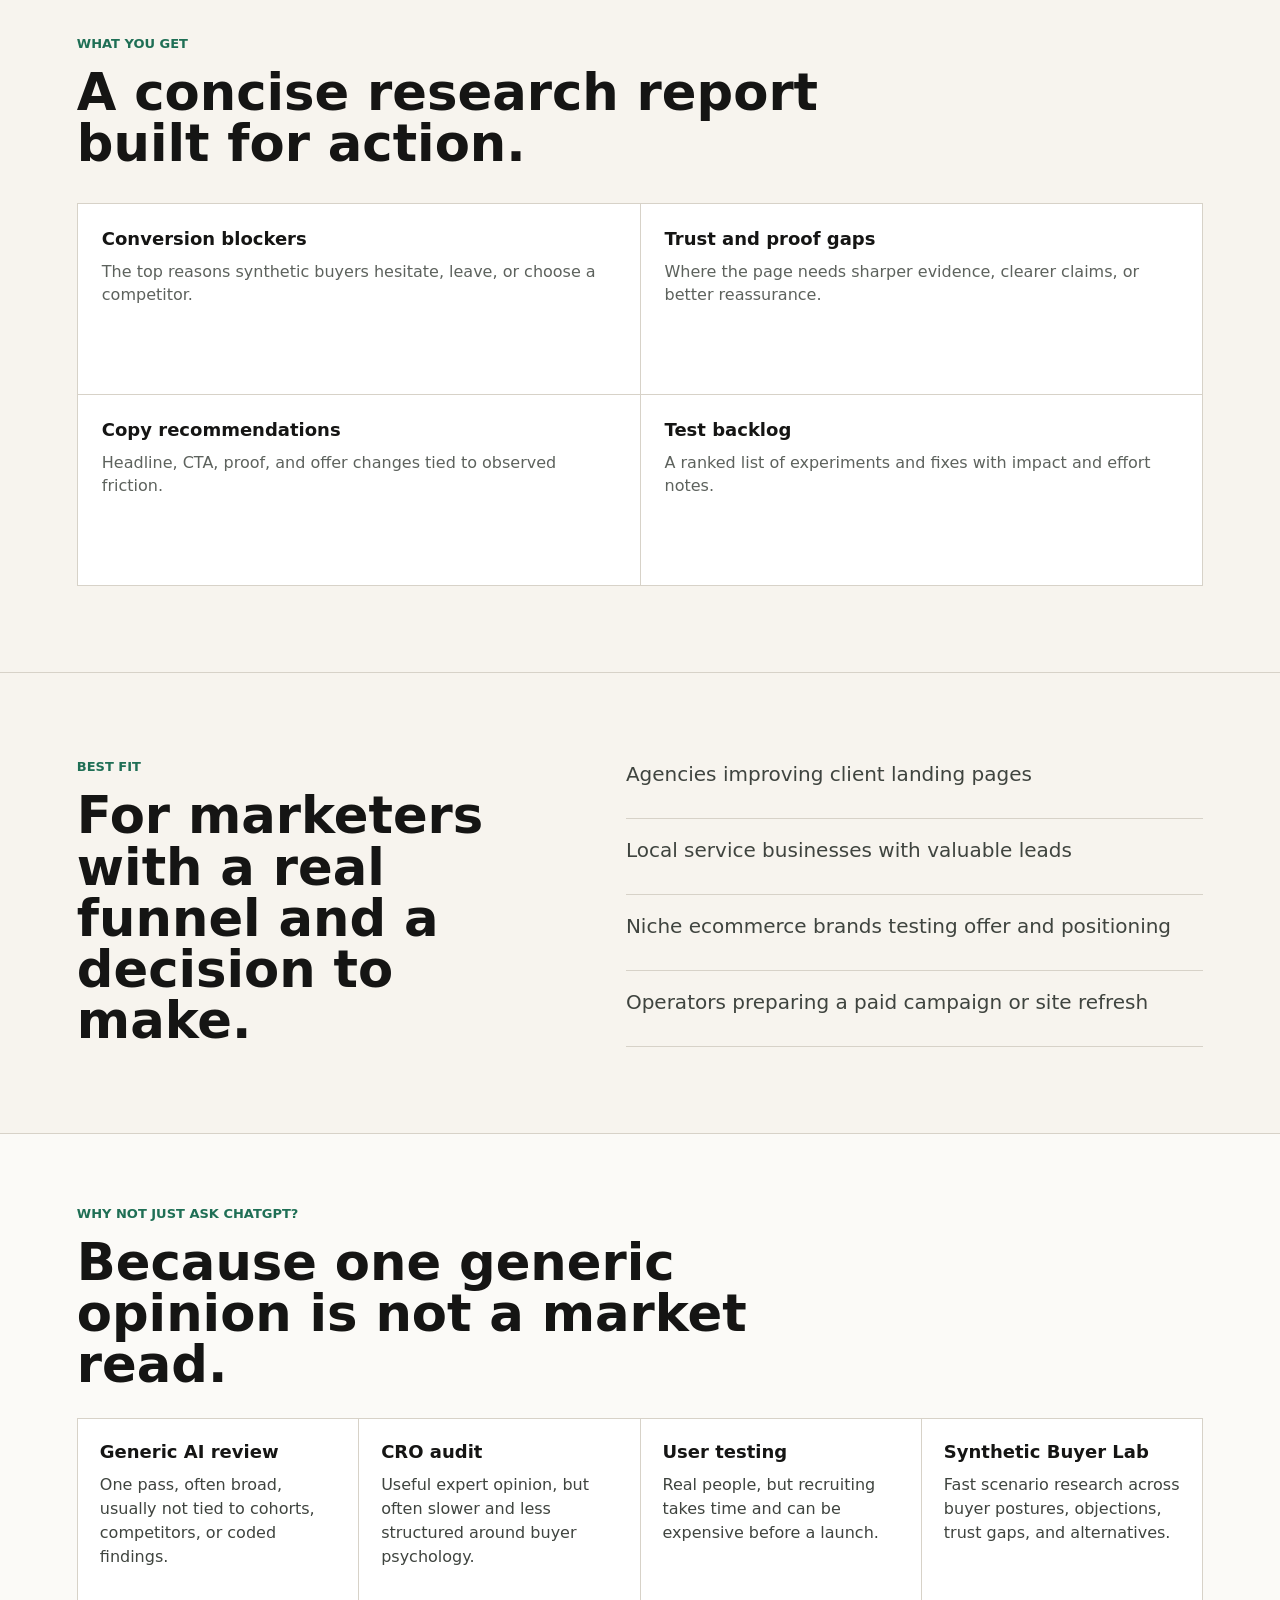
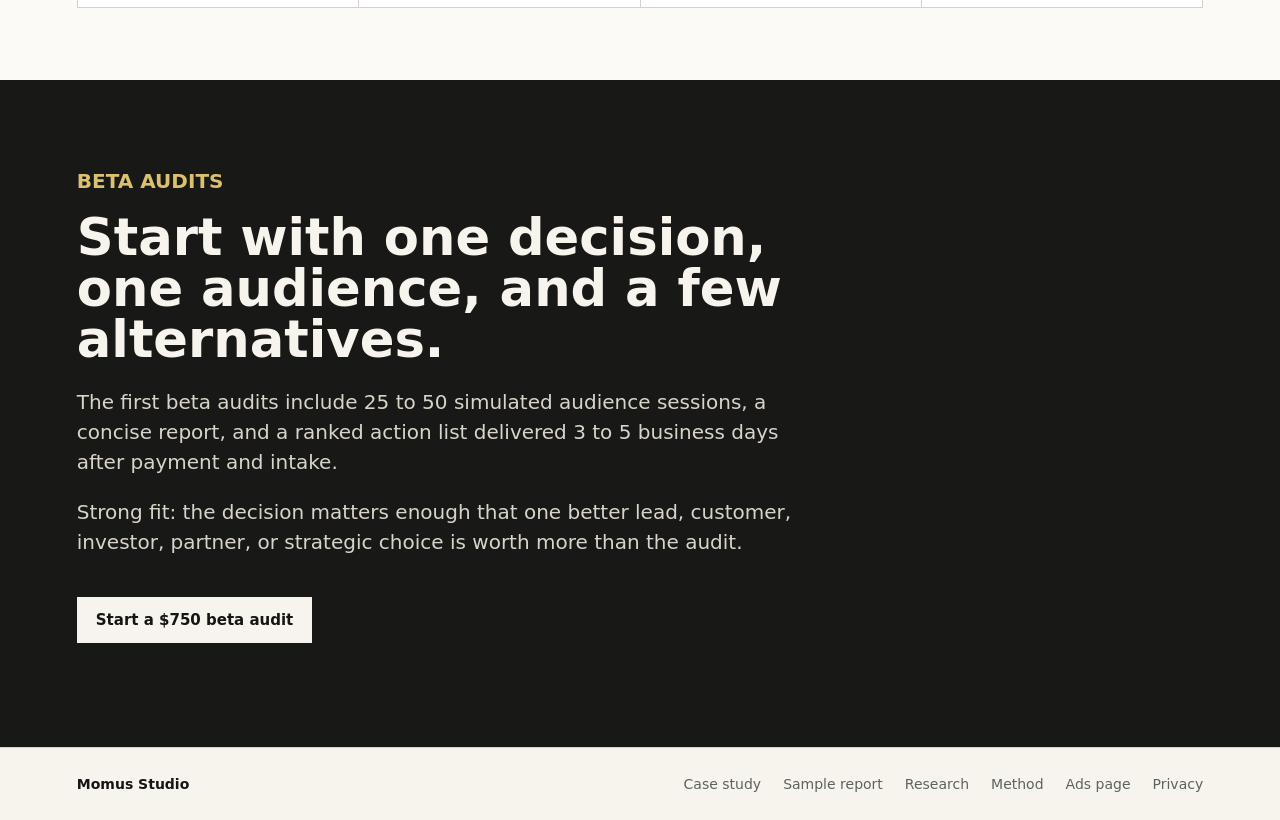
==== commit 21380dd5: "Tighten site conversion path and trust signals" ====
--- a/index.html
+++ b/index.html
@@ -18,11 +18,9 @@
         <span>Momus Studio</span>
       </a>
       <nav aria-label="Primary navigation">
-        <a href="./case-study.html">Case study</a>
-        <a href="./sample-report.html">Sample</a>
+        <a href="./method.html">How it works</a>
+        <a href="./sample-report.html">Sample report</a>
         <a href="./research.html">Research</a>
-        <a href="./method.html">Method</a>
-        <a href="./paid-traffic.html">Ads</a>
         <a href="./apply.html">Apply</a>
       </nav>
     </header>
@@ -31,55 +29,61 @@
       <section class="hero" aria-labelledby="hero-title">
         <div class="hero-copy">
           <p class="eyebrow">Simulated audience pre-mortems</p>
-          <h1 id="hero-title">Know where it will fail before the market tells you.</h1>
+          <h1 id="hero-title">Find the weak point before you spend.</h1>
           <p class="lede">
-            Momus is a failure forecast for marketing and business decisions. Give us a funnel,
-            offer, campaign, product idea, or plan; we simulate the audience you care about, then
-            show where the effort is likely to fail, what people understand, what they doubt, what
-            they compare against, and what to change before you spend more time or money.
+            Momus tests one funnel, offer, campaign, product idea, or plan against controlled
+            synthetic buyer scenarios—then ranks what to fix first.
           </p>
           <div class="actions" aria-label="Primary actions">
-            <a class="button primary" href="./apply.html">Pressure-test an idea</a>
+            <a class="button primary" href="./apply.html">Start a $750 beta audit</a>
             <a class="button secondary" href="./sample-report.html">See sample report</a>
           </div>
         </div>
-        <div class="signal-board" aria-label="Synthetic buyer lab signal board">
-          <div class="signal-row heading">
-            <span>Audience</span>
-            <span>Likely friction</span>
+        <div class="hero-offer" aria-label="Beta audit at a glance">
+          <p class="section-label">One focused audit</p>
+          <ul>
+            <li><strong>25–50</strong><span>simulated audience sessions</span></li>
+            <li><strong>One</strong><span>concise decision report</span></li>
+            <li><strong>Ranked</strong><span>fixes and test ideas</span></li>
+          </ul>
+          <div class="hero-offer-price">
+            <span>Starter beta · 3–5 business days</span>
+            <strong>$750</strong>
+          </div>
+        </div>
+      </section>
+
+      <section class="proof-path proof-path-early" aria-label="Trace to recommendation example">
+        <div>
+          <p class="section-label">From reaction to action</p>
+          <h2>See the evidence. Make the next move.</h2>
+        </div>
+        <div class="proof-steps">
+          <article>
+            <span>Buyer trace</span>
+            <p>“I understand the offer, but I need proof this is more than a generic AI page review.”</p>
+          </article>
+          <article>
+            <span>Finding</span>
+            <p><strong>Proof and differentiation are blocking trust.</strong></p>
+          </article>
+          <article>
             <span>Action</span>
-          </div>
-          <div class="signal-row hot">
-            <span>Urgent prospect</span>
-            <span>Missing proof</span>
-            <span>Add case evidence</span>
-          </div>
-          <div class="signal-row">
-            <span>Careful comparer</span>
-            <span>Weak differentiation</span>
-            <span>Clarify contrast</span>
-          </div>
-          <div class="signal-row cool">
-            <span>Budget-sensitive</span>
-            <span>Price anxiety</span>
-            <span>Reframe value</span>
-          </div>
-          <div class="trace">
-            <span class="trace-dot"></span>
-            50 simulated audience sessions, coded into test priorities
-          </div>
-        </div>
+            <p>Lead with a sample deliverable, raw trace excerpt, and clear category comparison.</p>
+          </article>
+        </div>
+        <a class="proof-link" href="./case-study.html">See the full self-audit →</a>
       </section>
 
       <section class="intro" id="lab">
         <div>
-          <p class="section-label">What Momus does</p>
-          <h2>Run a simulated audience pre-mortem before launch, spend, or strategy gets expensive.</h2>
-        </div>
-        <p>
-          Before a decision gets expensive, Momus Studio runs controlled audience simulations
-          around the thing you want to test, then turns likely objections, trust gaps, comparison
-          dynamics, and unclear claims into practical next steps.
+          <p class="section-label">What synthetic audience means</p>
+          <h2>Structured scenario research, not one generic AI opinion.</h2>
+        </div>
+        <p>
+          Momus runs the same decision through multiple defined buyer postures, then codes recurring
+          objections, trust gaps, comparisons, and unclear claims. It is fast directional evidence
+          for deciding what to test next—not a replacement for analytics or real-user validation.
         </p>
       </section>
 
@@ -106,7 +110,7 @@
         </article>
       </section>
 
-      <section class="use-case-band" aria-labelledby="use-cases-title">
+      <section class="use-case-band compact-use-cases" aria-labelledby="use-cases-title">
         <div>
           <p class="section-label">When to use it</p>
           <h2 id="use-cases-title">Use Momus before the expensive part starts.</h2>
@@ -121,41 +125,12 @@
             <p>Pressure-test the promise, audience, CTA, and alternatives before the page goes live.</p>
           </article>
           <article>
-            <h3>Before a client pitch</h3>
-            <p>Show sharper risks, audience objections, and test priorities than a generic audit.</p>
-          </article>
-          <article>
             <h3>Before a rebuild</h3>
             <p>Learn what the current asset fails to explain before rewriting the whole thing.</p>
           </article>
           <article>
             <h3>Before an offer test</h3>
             <p>See how buyers compare price, urgency, proof, and perceived value.</p>
-          </article>
-          <article>
-            <h3>Before a strategy bet</h3>
-            <p>Turn fuzzy concerns into a ranked list of assumptions to fix, test, or watch.</p>
-          </article>
-        </div>
-      </section>
-
-      <section class="proof-path" aria-label="Trace to recommendation example">
-        <div>
-          <p class="section-label">Trace to recommendation</p>
-          <h2>See how a buyer trace becomes a test.</h2>
-        </div>
-        <div class="proof-steps">
-          <article>
-            <span>Trace</span>
-            <p>“I understand the offer, but I need proof this is more than a generic AI page review.”</p>
-          </article>
-          <article>
-            <span>Code</span>
-            <p><strong>weak_proof</strong> and <strong>weak_differentiation</strong></p>
-          </article>
-          <article>
-            <span>Recommendation</span>
-            <p>Add a sample report, raw trace excerpt, and comparison against CRO audits and user testing.</p>
           </article>
         </div>
       </section>
@@ -186,20 +161,12 @@
             <p>Where the page needs sharper evidence, clearer claims, or better reassurance.</p>
           </div>
           <div>
-            <h3>Competitor comparison</h3>
-            <p>How buyers interpret the client offer against nearby alternatives.</p>
-          </div>
-          <div>
             <h3>Copy recommendations</h3>
             <p>Headline, CTA, proof, and offer changes tied to observed friction.</p>
           </div>
           <div>
             <h3>Test backlog</h3>
             <p>A ranked list of experiments and fixes with impact and effort notes.</p>
-          </div>
-          <div>
-            <h3>Evidence appendix</h3>
-            <p>Selected synthetic traces labeled clearly as scenario research.</p>
           </div>
         </div>
       </section>
@@ -244,8 +211,8 @@
         <p class="section-label">Beta audits</p>
         <h2>Start with one decision, one audience, and a few alternatives.</h2>
         <p>
-          The first beta audits are scoped for fast delivery: 25 to 50 simulated audience sessions,
-          a concise report, and a ranked action list.
+          The first beta audits include 25 to 50 simulated audience sessions, a concise report,
+          and a ranked action list delivered 3 to 5 business days after payment and intake.
         </p>
         <p>
           Strong fit: the decision matters enough that one better lead, customer, investor, partner,
--- a/styles.css
+++ b/styles.css
@@ -169,6 +169,81 @@
   color: var(--ink);
 }
 
+a:focus-visible,
+button:focus-visible,
+input:focus-visible,
+textarea:focus-visible,
+select:focus-visible {
+  outline: 3px solid var(--gold);
+  outline-offset: 3px;
+}
+
+button:disabled {
+  cursor: wait;
+  opacity: 0.62;
+}
+
+.hero-offer {
+  width: 100%;
+  max-width: 520px;
+  margin-left: auto;
+  border: 1px solid var(--line);
+  background: var(--panel);
+  box-shadow: var(--shadow);
+}
+
+.hero-offer > .section-label {
+  margin: 0;
+  padding: 20px 24px;
+  border-bottom: 1px solid var(--line);
+}
+
+.hero-offer ul {
+  margin: 0;
+  padding: 0;
+  list-style: none;
+}
+
+.hero-offer li {
+  display: grid;
+  grid-template-columns: 92px 1fr;
+  gap: 16px;
+  align-items: baseline;
+  padding: 18px 24px;
+  border-bottom: 1px solid var(--line);
+}
+
+.hero-offer li strong {
+  font-size: 22px;
+  line-height: 1;
+}
+
+.hero-offer li span {
+  color: var(--muted);
+  line-height: 1.4;
+}
+
+.hero-offer-price {
+  display: flex;
+  align-items: flex-end;
+  justify-content: space-between;
+  gap: 20px;
+  padding: 22px 24px;
+  background: #fbfaf7;
+}
+
+.hero-offer-price span {
+  color: var(--muted);
+  font-size: 12px;
+  font-weight: 800;
+  text-transform: uppercase;
+}
+
+.hero-offer-price strong {
+  font-size: 42px;
+  line-height: 0.9;
+}
+
 .signal-board {
   width: 100%;
   max-width: 600px;
@@ -284,6 +359,19 @@
   grid-template-columns: minmax(0, 0.8fr) minmax(0, 1.2fr);
   gap: clamp(28px, 6vw, 72px);
   align-items: start;
+}
+
+.proof-path-early {
+  border-bottom: 1px solid var(--line);
+  background: var(--panel);
+}
+
+.proof-link {
+  grid-column: 2;
+  justify-self: start;
+  color: var(--green);
+  font-size: 14px;
+  font-weight: 800;
 }
 
 .proof-steps,
@@ -656,6 +744,10 @@
   border: 1px solid var(--line);
 }
 
+.deliverable-grid:has(> :nth-child(4):last-child) {
+  grid-template-columns: repeat(2, 1fr);
+}
+
 .deliverable-grid div {
   min-height: 190px;
   padding: 24px;
@@ -734,6 +826,88 @@
 .compact-hero {
   max-width: 820px;
   padding-bottom: 36px;
+}
+
+.compact-hero h1 {
+  font-size: clamp(44px, 5.8vw, 76px);
+}
+
+.hero-summary {
+  max-width: 620px;
+  margin-bottom: 28px;
+  color: #3d423f;
+  font-size: clamp(18px, 2vw, 23px);
+  line-height: 1.45;
+}
+
+.audit-brief {
+  max-width: 720px;
+  border: 1px solid var(--line);
+  background: var(--panel);
+}
+
+.audit-brief ul {
+  display: grid;
+  gap: 0;
+  margin: 0;
+  padding: 0;
+  list-style: none;
+}
+
+.audit-brief li {
+  position: relative;
+  display: grid;
+  gap: 5px;
+  padding: 20px 24px 20px 54px;
+  border-bottom: 1px solid var(--line);
+}
+
+.audit-brief li::before {
+  position: absolute;
+  top: 22px;
+  left: 24px;
+  width: 10px;
+  height: 10px;
+  background: var(--green);
+  content: "";
+}
+
+.audit-brief li strong {
+  font-size: 17px;
+  line-height: 1.25;
+}
+
+.audit-brief li span {
+  color: var(--muted);
+  font-size: 15px;
+  line-height: 1.45;
+}
+
+.audit-brief-footer {
+  display: flex;
+  align-items: center;
+  justify-content: space-between;
+  gap: 18px;
+  padding: 18px 20px 18px 24px;
+  background: #fbfaf7;
+}
+
+.audit-brief-footer p {
+  display: grid;
+  gap: 2px;
+  margin: 0;
+}
+
+.audit-brief-footer p span {
+  color: var(--muted);
+  font-size: 12px;
+  font-weight: 800;
+  text-transform: uppercase;
+}
+
+.audit-brief-footer p strong {
+  font-size: 28px;
+  line-height: 1;
 }
 
 .report-layout {
@@ -936,6 +1110,11 @@
   font-size: 14px;
 }
 
+.form-note a {
+  color: var(--green);
+  font-weight: 800;
+}
+
 .split-page {
   display: grid;
   grid-template-columns: minmax(0, 0.9fr) minmax(420px, 1.1fr);
@@ -951,6 +1130,18 @@
   display: grid;
   gap: 16px;
   margin-top: 28px;
+}
+
+.form-trust {
+  margin: -2px 0 0;
+  color: var(--muted);
+  font-size: 13px !important;
+  line-height: 1.45 !important;
+}
+
+.form-trust a {
+  color: var(--green);
+  font-weight: 800;
 }
 
 label {
@@ -1065,6 +1256,15 @@
     margin-left: 0;
   }
 
+  .hero-offer {
+    max-width: none;
+    margin-left: 0;
+  }
+
+  .proof-link {
+    grid-column: auto;
+  }
+
   .process,
   .deliverable-grid {
     grid-template-columns: repeat(2, 1fr);
@@ -1135,7 +1335,8 @@
   }
 
   .hero-copy,
-  .lede {
+  .lede,
+  .hero-offer {
     width: min(100%, 340px);
     max-width: 340px;
   }
@@ -1192,6 +1393,26 @@
   .page-hero h1 {
     max-width: 9ch;
     font-size: 36px;
+  }
+
+  .hero-summary,
+  .audit-brief {
+    width: min(100%, 340px);
+    max-width: 340px;
+  }
+
+  .audit-brief li {
+    padding: 18px 18px 18px 46px;
+  }
+
+  .audit-brief li::before {
+    top: 21px;
+    left: 20px;
+  }
+
+  .audit-brief-footer {
+    align-items: stretch;
+    flex-direction: column;
   }
 
   .process,
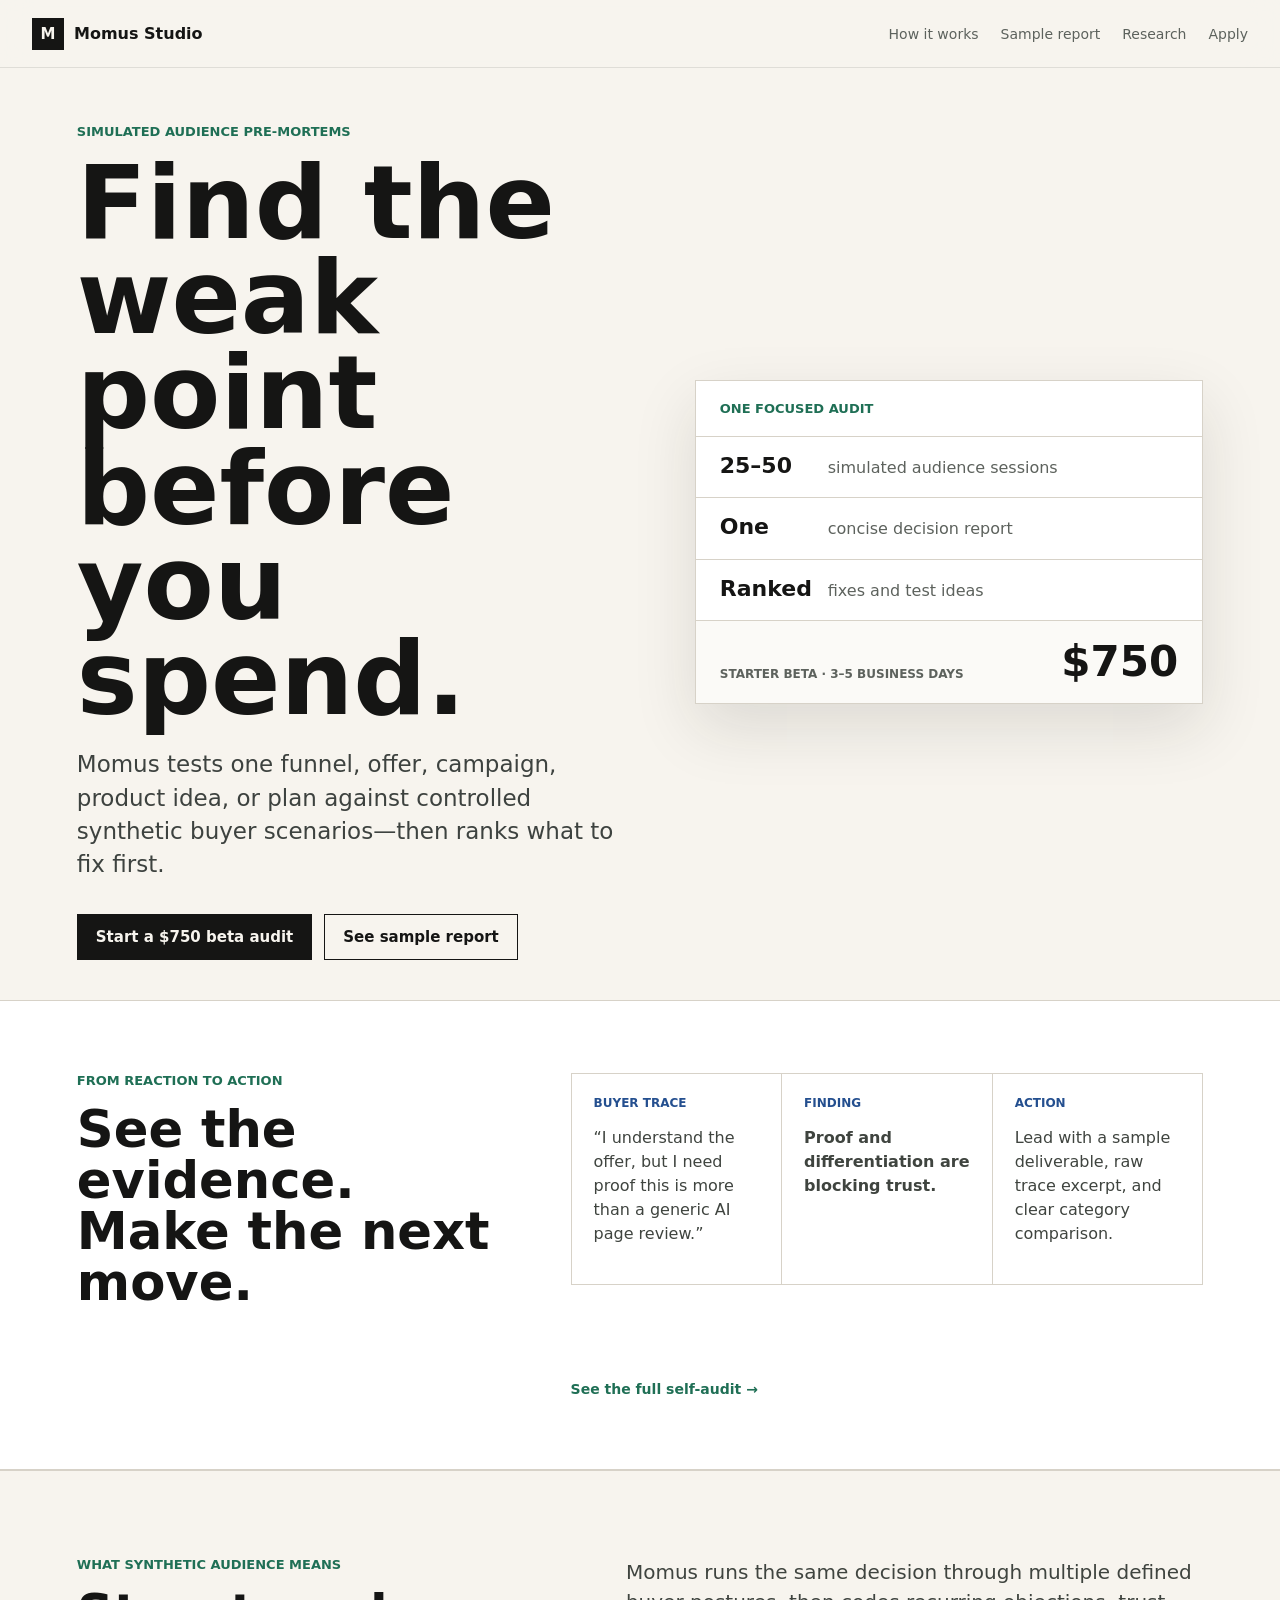
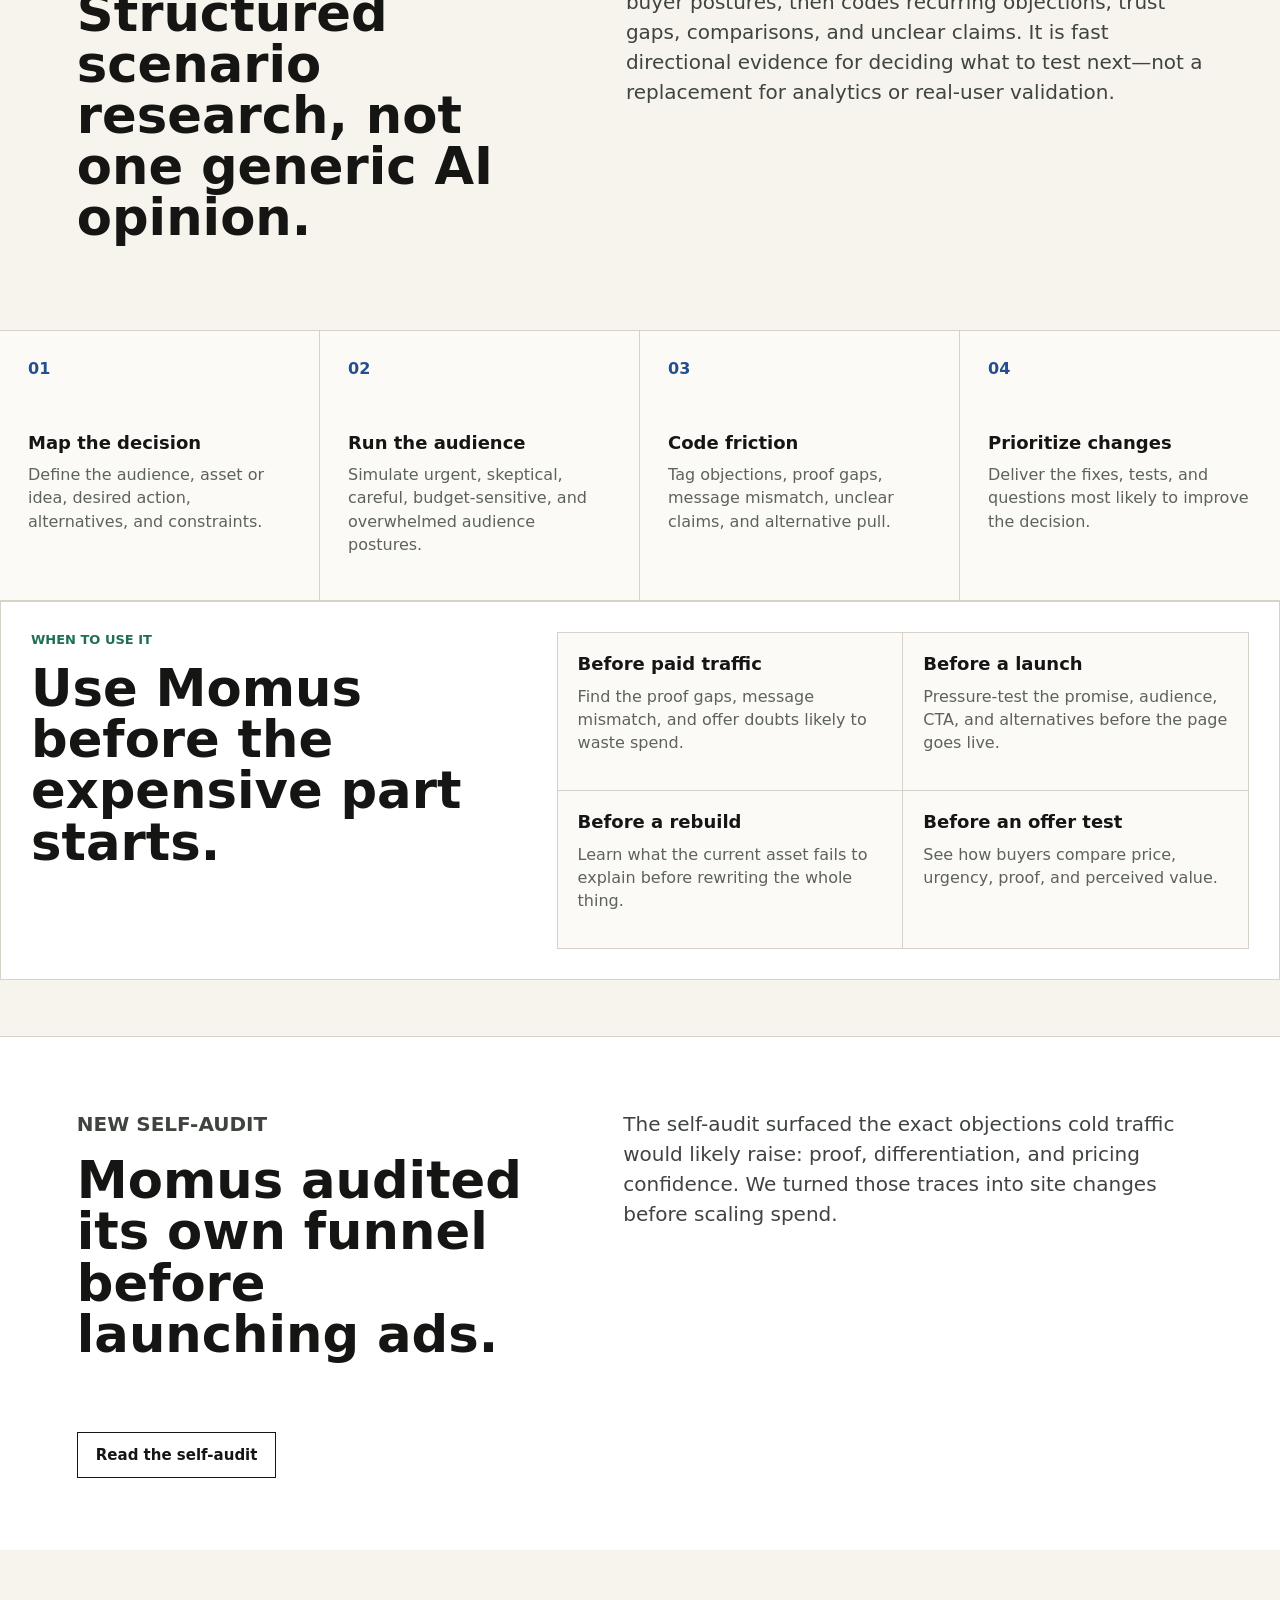
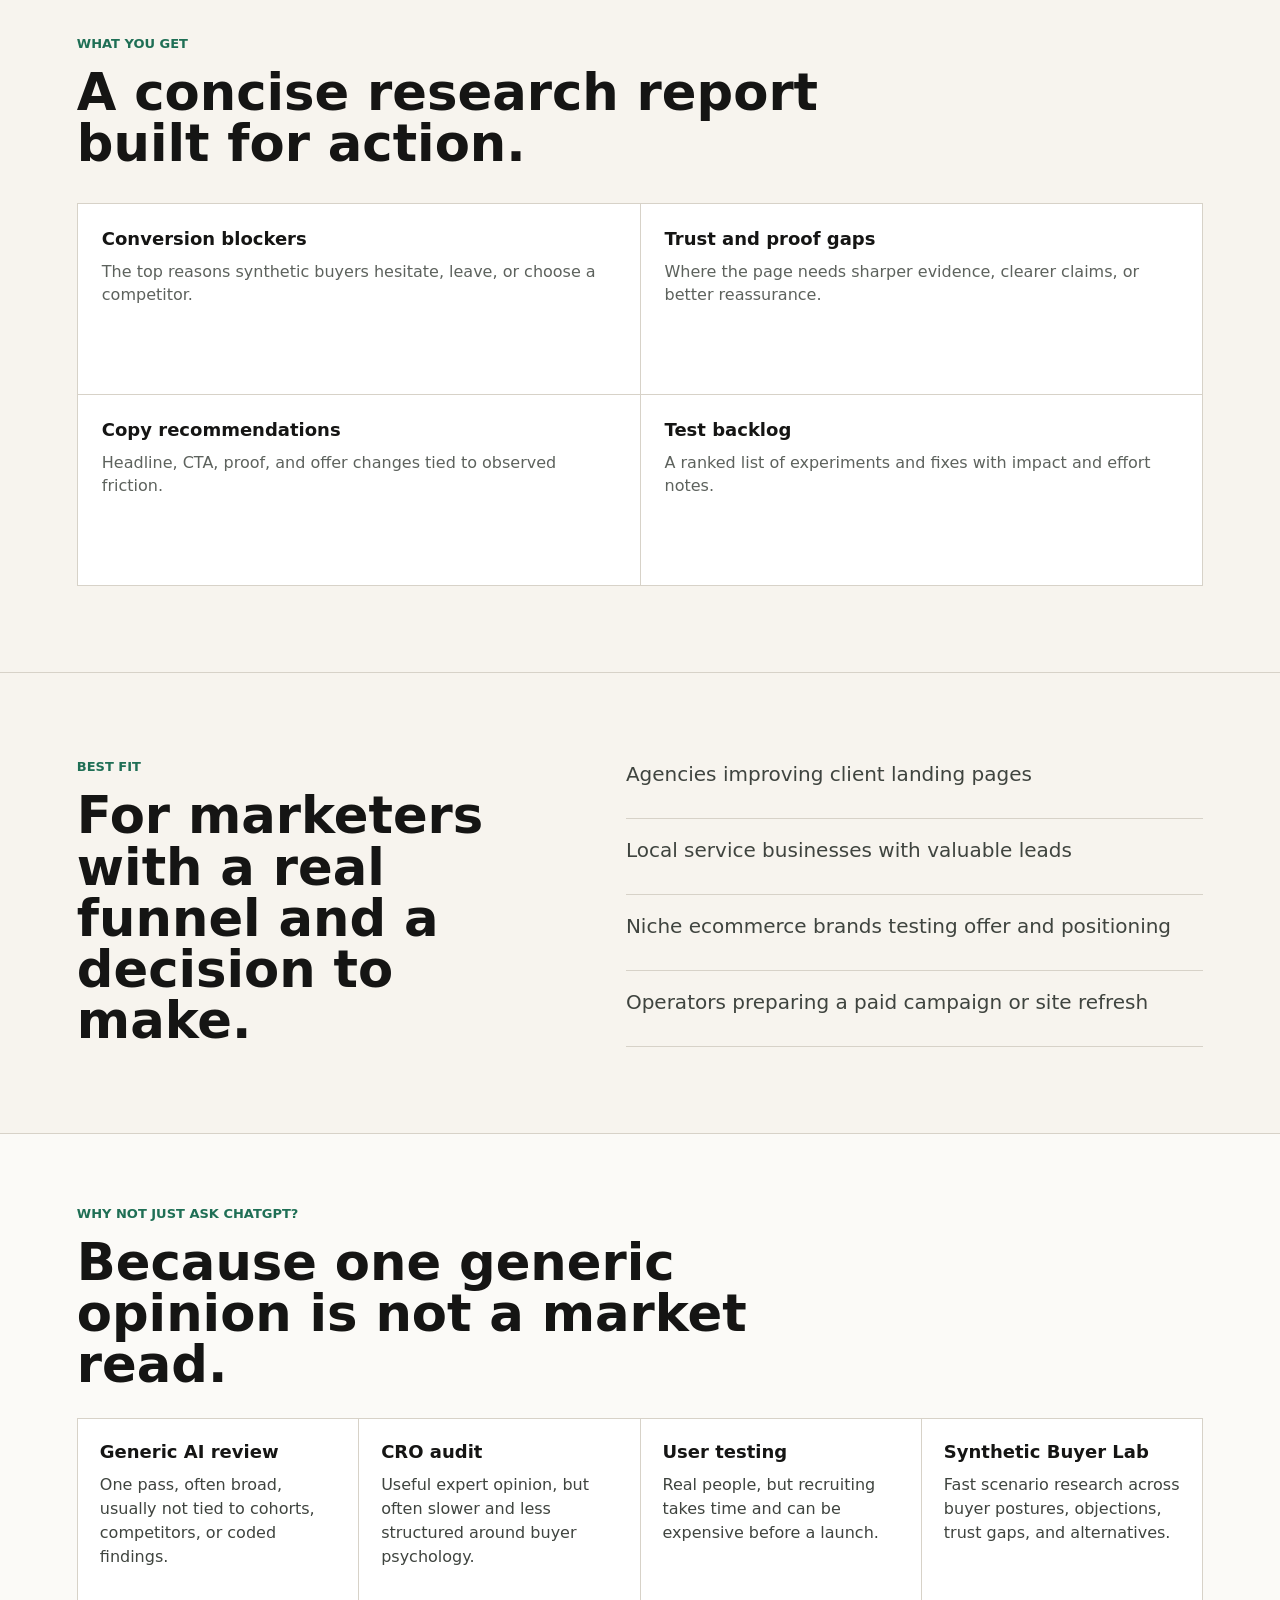
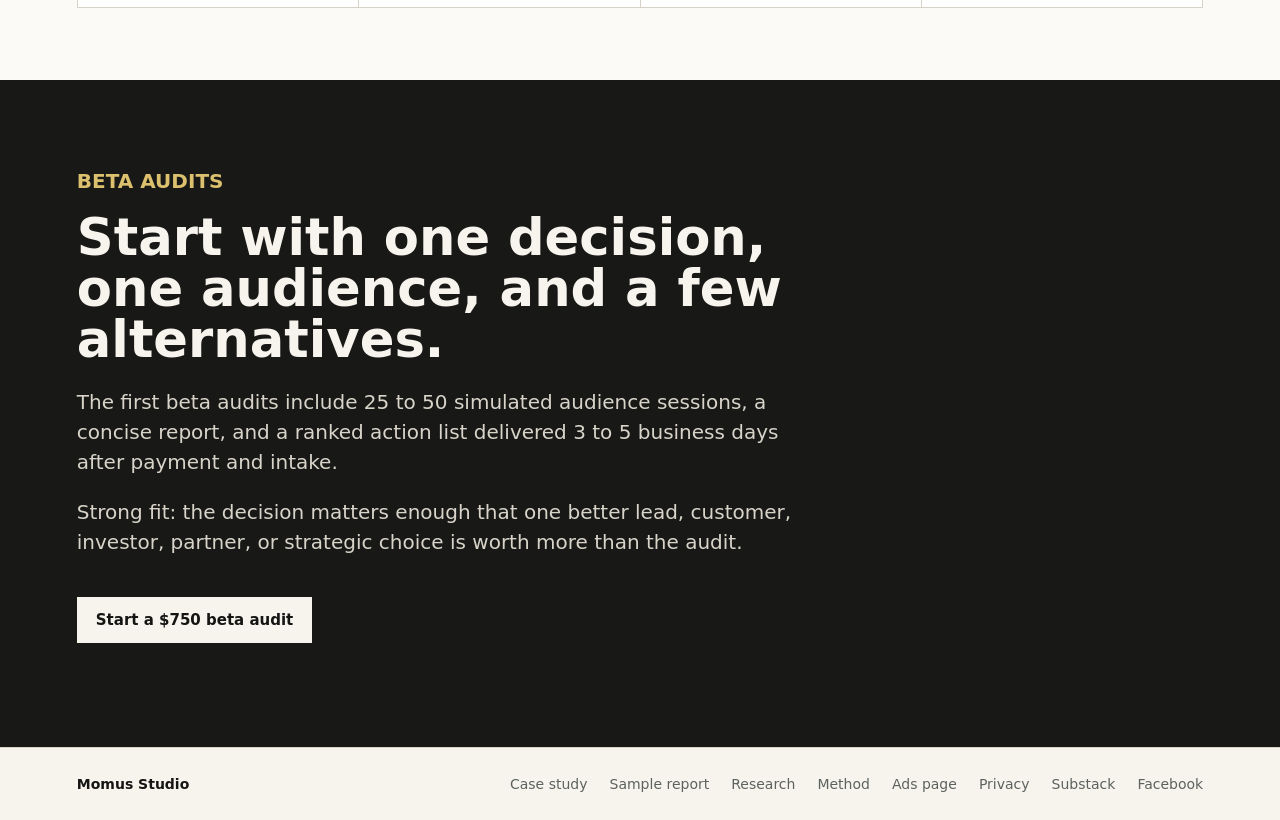
==== commit ea1d4bed: "Add Momus social links to site footer" ====
--- a/index.html
+++ b/index.html
@@ -230,6 +230,8 @@
         <a href="./method.html">Method</a>
         <a href="./paid-traffic.html">Ads page</a>
         <a href="./privacy.html">Privacy</a>
+        <a href="https://momusresearch.substack.com/" target="_blank" rel="noreferrer">Substack</a>
+        <a href="https://www.facebook.com/momusresearch" target="_blank" rel="noreferrer">Facebook</a>
       </nav>
     </footer>
   </body>
